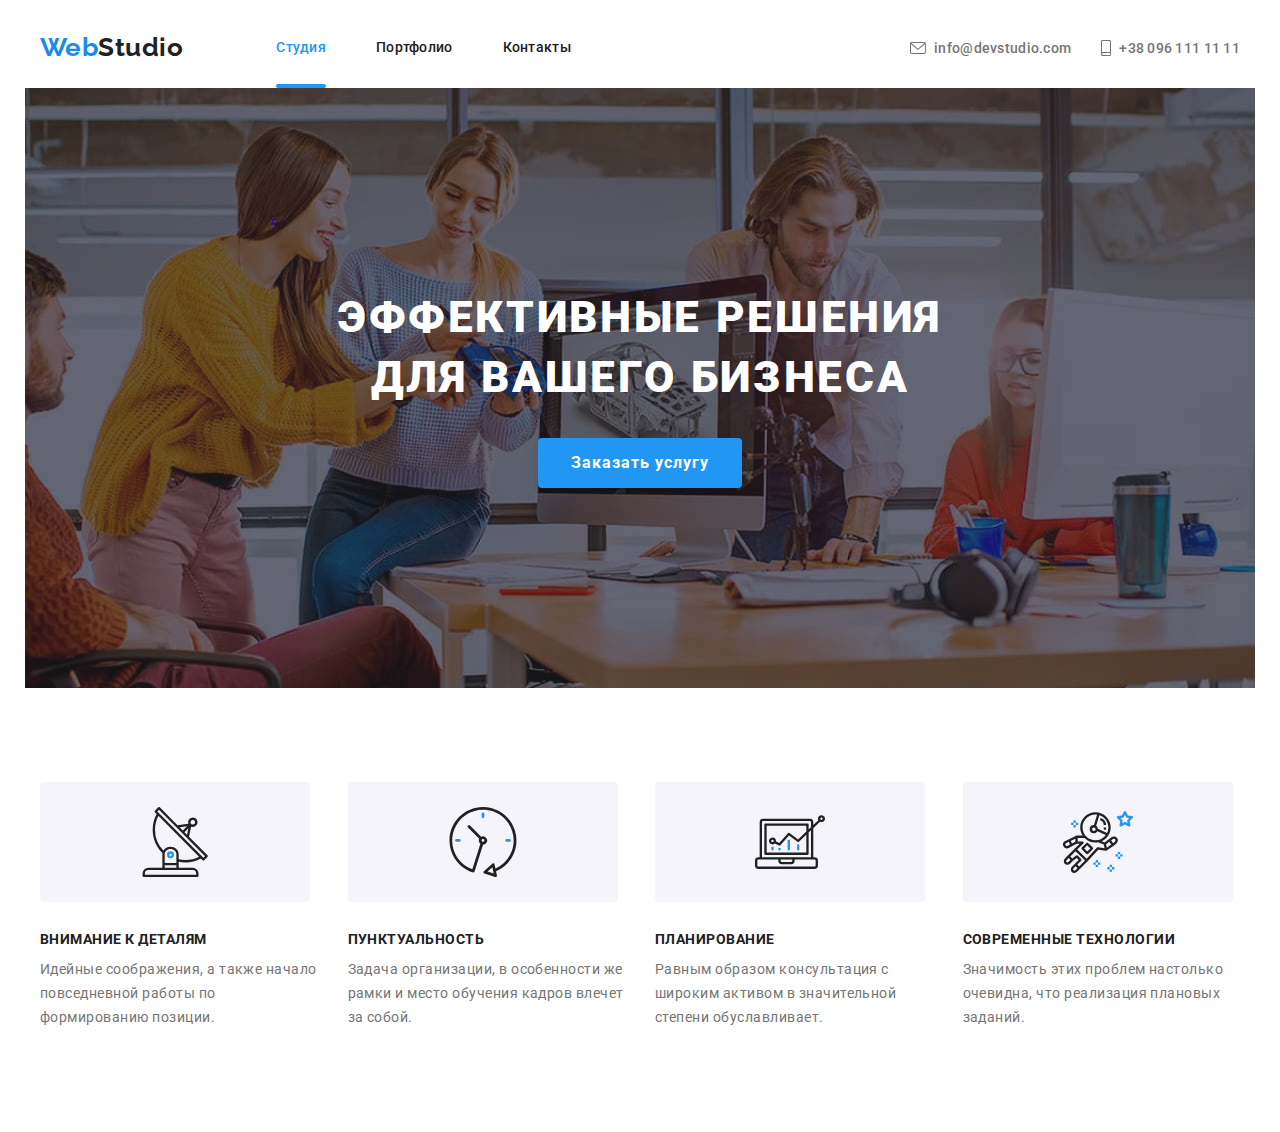
==== index.html @ 4e80fe0e "img" ====
<!DOCTYPE html>
<html lang="ru">

<head>
    <meta charset="UTF-8">
    <meta name="viewport" content="width=device-width, initial-scale=1.0">
    <title>Document</title>
    <link
        href="https://fonts.googleapis.com/css2?family=Raleway:wght@700&family=Roboto:wght@400;500;700;900&display=swap"
        rel="stylesheet">
    <link rel="stylesheet" href="https://cdnjs.cloudflare.com/ajax/libs/modern-normalize/1.1.0/modern-normalize.min.css"
        integrity="sha512-wpPYUAdjBVSE4KJnH1VR1HeZfpl1ub8YT/NKx4PuQ5NmX2tKuGu6U/JRp5y+Y8XG2tV+wKQpNHVUX03MfMFn9Q=="
        crossorigin="anonymous" referrerpolicy="no-referrer" />
    <!-- <link rel="stylesheet" href="./css/styles.css"> -->
    <link rel="stylesheet" href="./css/main.css">
</head>

<body>
    <!--Шапка сайта-->
    <header class="header">
        <div class="header-container container">
            <nav class="navigation">
                <a href="./index.html" lang="en" class="logo">
                    <span class="logoweb">Web</span>Studio
                </a>

                <ul class="site-nav list">
                    <li class="site-nav-item"><a href="" class="link current">Студия</a></li>
                    <li class="site-nav-item"><a href="./portfolio.html" class="link">Портфолио</a></li>
                    <li class="site-nav-item"><a href="" class="link">Контакты</a></li>
                </ul>
            </nav>
            <div class="">
                <ul class="auth-nav list">
                    <li class="auth-nav-item">
                        <a class="nav-contacts link" href="mailto:info@devstudio.com">
                            <svg class="icon-contact" width="16" height="12">
                                <use href="./image/symbol-defs.svg#icon-envelope"></use>
                            </svg>
                            <span>info@devstudio.com</span>
                        </a>
                    </li>
                    <li class="auth-nav-item">
                        <a class="nav-contacts link" href="tel:+380961111111">
                            <svg class="icon-contact" width="10" height="16">
                                <use href="./image/symbol-defs.svg#icon-smartphone"></use>
                            </svg>
                            <span>+38 096 111 11 11</span>
                        </a>
                    </li>
                </ul>
            </div>
            <button type="button" class="mobile-menu-btn" data-menu-open>
                <svg class="mobile-menu-btn__icon" width="40" height="40" aria-label="Переключатель мобильного меню">
                    <use href="./image/symbol-defs.svg#burger-menu-icon"></use>
                </svg>
            </button>
        </div>

        <div class="mobile-menu" data-menu>
            <div class="container mobile-menu__container">
                <button type="button" class="mobile-menu__close-btn" data-menu-close>
                    <svg class="mobile-menu__close-icon" width="40" height="40">
                        <use href="./image/symbol-defs.svg#icon-close-mob"></use>
                    </svg>
                </button>
                <div class="mobile-menu-nav">
                    <ul class="mobile-nav list">
                        <li class="mobile-nav__item"><a href="" class="link current">Студия</a></li>
                        <li class="mobile-nav__item"><a href="./portfolio.html" class="link">Портфолио</a></li>
                        <li class="mobile-nav__item"><a href="" class="link">Контакты</a></li>
                    </ul>
                    <ul class="mobile-contact list">
                        <li class="mobile-contact__item">
                            <a class="mob-contacts link" href="tel:+380961111111">
                                +38 096 111 11 11
                            </a>
                        </li>
                        <li class="mobile-contact__item">
                            <a class="link" href="mailto:info@devstudio.com">
                                info@devstudio.com
                            </a>
                        </li>
                    </ul>
                    <ul class="social-mobile__list list">
                        <li class="social-mobile__list-item">
                            <a href="" class="social-mobile__list-link link" aria-label="instagram">
                                Instagram
                            </a>
                        </li>
                        <li class="social-mobile__list-item">
                            <a href="" class="social-mobile__list-link link" aria-label="twitter">
                                Twitter
                            </a>
                        </li>
                        <li class="social-mobile__list-item">
                            <a href="" class="social-mobile__list-link link" aria-label="facebook">
                                Facebook
                            </a>
                        </li>
                        <li class="social-mobile__list-item">
                            <a href="" class="social-mobile__list-link link" aria-label="linkedin">
                                Linkedin
                            </a>
                        </li>
                    </ul>
                </div>
            </div>
        </div>
    </header>

    <!--Главная страница-->
    <main>
        <!--Эффективные решения-->
        <section class="hero container">
            <div class="hero-section">
                <h1 class="hero-title">Эффективные решения <br> для вашего бизнеса</h1>
                <button class="mainbt" type="button" data-modal-open>Заказать услугу</button>
            </div>
        </section>
        <!--Особенности-->
        <section class="section">
            <h2 class="visually-hidden">Привелегии</h2>
            <div class="privilege-sectinon container">
                <ul class="feature-list list">
                    <li class="feature-list-item">
                        <div class="feature-block">
                            <svg class="icon-feature" weight="70" height="70">
                                <use href="./image/symbol-defs.svg#icon-antenna"></use>
                            </svg>
                        </div>
                        <h3 class="title">Внимание к деталям</h3>
                        <p class="text">Идейные соображения, а также начало повседневной работы по формированию позиции.
                        </p>
                    </li>
                    <li class="feature-list-item">
                        <div class="feature-block">
                            <svg class="icon-feature" weight="70" height="70">
                                <use href="./image/symbol-defs.svg#icon-clock"></use>
                            </svg>
                        </div>
                        <h3 class="title">Пунктуальность</h3>
                        <p class="text">Задача организации, в особенности же рамки и место обучения кадров влечет за
                            собой.
                        </p>
                    </li>
                    <li class="feature-list-item">
                        <div class="feature-block">
                            <svg class="icon-feature" weight="70" height="70">
                                <use href="./image/symbol-defs.svg#icon-diagram"></use>
                            </svg>
                        </div>
                        <h3 class="title">Планирование</h3>
                        <p class="text">Равным образом консультация с широким активом в значительной степени
                            обуславливает.
                        </p>
                    </li>
                    <li class="feature-list-item">
                        <div class="feature-block">
                            <svg class="icon-feature" weight="70" height="70">
                                <use href="./image/symbol-defs.svg#icon-astronaut"></use>
                            </svg>
                        </div>
                        <h3 class="title">Современные технологии</h3>
                        <p class="text">Значимость этих проблем настолько очевидна, что реализация плановых заданий.</p>
                    </li>
                </ul>
            </div>
        </section>
        <!--Чем мы занимаемся-->
        <!-- <section class="classes-section">
            <div class="container">
                <h2 class="section-title title">Чем мы занимаемся</h2>
                <ul class="classes-list list">
                    <li class="classes-item">
                        <img src="./image/box1.svg" alt="Работа на планшете" width="370">
                        <div class="classes-text">
                            <p class="description">Десктопные приложения</p>
                        </div>
                    </li>
                    <li class="classes-item">
                        <img src="./image/box2.svg" alt="Работа с ноутбуком" width="370">
                        <div class="classes-text">
                            <p class="description">Мобильные приложения</p>
                        </div>
                    </li>
                    <li class="classes-item">
                        <img src="./image/box3.svg" alt="Цветовая гамма на планшете" width="370">
                        <div class="classes-text">
                            <p class="description">Дизайнерские решения</p>
                        </div>
                    </li>
                </ul>
            </div>
        </section> -->
        <!--Наша команда-->
        <!-- <section class="ourteam-section section">
            <div class="container">
                <h2 class="section-title title">Наша команда</h2>
                <ul class="team-list list">
                    <li class="team-item">
                        <img src="./image/img.jpg" alt="Игорь Демьяненко" width="270">
                        <div class="window-item">
                            <h3 class="title">Игорь Демьяненко</h3>
                            <p class="text">Product Designer</p>
                            <ul class="social-team-list list">
                                <li class="social-team-list-item">
                                    <a href="" class="social-team-link link" aria-label="instagram">
                                        <svg class="social-list-icon" widht="20" height="20">
                                            <use href="./image/symbol-defs.svg#icon-instagram"></use>
                                        </svg>
                                    </a>
                                </li>
                                <li class="social-team-list-item">
                                    <a href="" class="social-team-link link" aria-label="twitter">
                                        <svg class="social-list-icon" widht="20" height="20">
                                            <use href="./image/symbol-defs.svg#icon-twitter"></use>
                                        </svg>
                                    </a>
                                </li>
                                <li class="social-team-list-item">
                                    <a href="" class="social-team-link link" aria-label="facebook">
                                        <svg class="social-list-icon" widht="20" height="20">
                                            <use href="./image/symbol-defs.svg#icon-facebook"></use>
                                        </svg>
                                    </a>
                                </li>
                                <li class="social-team-list-item">
                                    <a href="" class="social-team-link link" aria-label="linkedin">
                                        <svg class="social-list-icon" widht="20" height="20">
                                            <use href="./image/symbol-defs.svg#icon-linkedin"></use>
                                        </svg>
                                    </a>
                                </li>
                            </ul>
                        </div>
                    </li>
                    <li class="team-item">
                        <img src="./image/img(1).jpg" alt="Ольга Репина" width="270">
                        <div class="window-item">
                            <h3 class="title">Ольга Репина</h3>
                            <p class="text">Frontend Developer</p>
                            <ul class="social-team-list list">
                                <li class="social-team-list-item">
                                    <a href="" class="social-team-link link" aria-label="instagram">
                                        <svg class="social-list-icon" widht="20" height="20">
                                            <use href="./image/symbol-defs.svg#icon-instagram"></use>
                                        </svg>
                                    </a>
                                </li>
                                <li class="social-team-list-item">
                                    <a href="" class="social-team-link link" aria-label="twitter">
                                        <svg class="social-list-icon" widht="20" height="20">
                                            <use href="./image/symbol-defs.svg#icon-twitter"></use>
                                        </svg>
                                    </a>
                                </li>
                                <li class="social-team-list-item">
                                    <a href="" class="social-team-link link" aria-label="facebook">
                                        <svg class="social-list-icon" widht="20" height="20">
                                            <use href="./image/symbol-defs.svg#icon-facebook"></use>
                                        </svg>
                                    </a>
                                </li>
                                <li class="social-team-list-item">
                                    <a href="" class="social-team-link link" aria-label="linkedin">
                                        <svg class="social-list-icon" widht="20" height="20">
                                            <use href="./image/symbol-defs.svg#icon-linkedin"></use>
                                        </svg>
                                    </a>
                                </li>
                            </ul>
                        </div>
                    </li>
                    <li class="team-item">
                        <img src="./image/img(2).jpg" alt="Николай Тарасов" width="270">
                        <div class="window-item">
                            <h3 class="title">Николай Тарасов</h3>
                            <p class="text">Marketing</p>
                            <ul class="social-team-list list">
                                <li class="social-team-list-item">
                                    <a href="" class="social-team-link link" aria-label="instagram">
                                        <svg class="social-list-icon" widht="20" height="20">
                                            <use href="./image/symbol-defs.svg#icon-instagram"></use>
                                        </svg>
                                    </a>
                                </li>
                                <li class="social-team-list-item">
                                    <a href="" class="social-team-link link" aria-label="twitter">
                                        <svg class="social-list-icon" widht="20" height="20">
                                            <use href="./image/symbol-defs.svg#icon-twitter"></use>
                                        </svg>
                                    </a>
                                </li>
                                <li class="social-team-list-item">
                                    <a href="" class="social-team-link link" aria-label="facebook">
                                        <svg class="social-list-icon" widht="20" height="20">
                                            <use href="./image/symbol-defs.svg#icon-facebook"></use>
                                        </svg>
                                    </a>
                                </li>
                                <li class="social-team-list-item">
                                    <a href="" class="social-team-link link" aria-label="linkedin">
                                        <svg class="social-list-icon" widht="20" height="20">
                                            <use href="./image/symbol-defs.svg#icon-linkedin"></use>
                                        </svg>
                                    </a>
                                </li>
                            </ul>
                        </div>
                    </li>
                    <li class="team-item">
                        <img src="./image/img(3).jpg" alt="Михаил Ермаков" width="270">
                        <div class="window-item">
                            <h3 class="title">Михаил Ермаков</h3>
                            <p class="text">UI Designerr</p>
                            <ul class="social-team-list list">
                                <li class="social-team-list-item">
                                    <a href="" class="social-team-link link" aria-label="instagram">
                                        <svg class="social-list-icon" widht="20" height="20">
                                            <use href="./image/symbol-defs.svg#icon-instagram"></use>
                                        </svg>
                                    </a>
                                </li>
                                <li class="social-team-list-item">
                                    <a href="" class="social-team-link link" aria-label="twitter">
                                        <svg class="social-list-icon" widht="20" height="20">
                                            <use href="./image/symbol-defs.svg#icon-twitter"></use>
                                        </svg>
                                    </a>
                                </li>
                                <li class="social-team-list-item">
                                    <a href="" class="social-team-link link" aria-label="facebook">
                                        <svg class="social-list-icon" widht="20" height="20">
                                            <use href="./image/symbol-defs.svg#icon-facebook"></use>
                                        </svg>
                                    </a>
                                </li>
                                <li class="social-team-list-item">
                                    <a href="" class="social-team-link link" aria-label="linkedin">
                                        <svg class="social-list-icon" widht="20" height="20">
                                            <use href="./image/symbol-defs.svg#icon-linkedin"></use>
                                        </svg>
                                    </a>
                                </li>
                            </ul>
                        </div>
                    </li>
                </ul>
            </div>
        </section> -->
        <!-- Клиенты -->
        <!-- <section class="clients section">
            <div class="container">
                <h2 class="section-title">Постоянные клиенты</h2>
                <ul class="clients-list list">
                    <li class="clients-list-item">
                        <a href="" class="clients-link link">
                            <svg class="icon-clients" width="106" height="60">
                                <use href="./image/symbol-defs.svg#icon-group"></use>
                            </svg>
                        </a>
                    </li>
                    <li class="clients-list-item">
                        <a href="" class="clients-link link">
                            <svg class="icon-clients" width="106" height="60">
                                <use href="./image/symbol-defs.svg#icon-group1"></use>
                            </svg>
                        </a>
                    </li>
                    <li class="clients-list-item">
                        <a href="" class="clients-link link">
                            <svg class="icon-clients" width="106" height="60">
                                <use href="./image/symbol-defs.svg#icon-group2"></use>
                            </svg>
                        </a>
                    </li>
                    <li class="clients-list-item">
                        <a href="" class="clients-link link">
                            <svg class="icon-clients" width="106" height="60">
                                <use href="./image/symbol-defs.svg#icon-group3"></use>
                            </svg>
                        </a>
                    </li>
                    <li class="clients-list-item">
                        <a href="" class="clients-link link">
                            <svg class="icon-clients" width="106" height="60">
                                <use href="./image/symbol-defs.svg#icon-group4"></use>
                            </svg>
                        </a>
                    </li>
                    <li class="clients-list-item">
                        <a href="" class="clients-link link">
                            <svg class="icon-clients" width="106" height="60">
                                <use href="./image/symbol-defs.svg#icon-group5"></use>
                            </svg>
                        </a>
                    </li>
                </ul>
            </div>
        </section> -->
    </main>

    <!--Подвал сайта-->
    <!-- <footer class="footer">
        <div class="footer-container container">
            <div class="contact-item">
                <a href="./index.html" lang="en" class="logo-footer">
                    <span class="logoweb">Web</span>Studio
                </a>
                <ul class="contacts list">
                    <li>
                        <a href="https://goo.gl/maps/ciaK2E81q5bPkBA17" target="_blank" rel="noopener noreferrer"
                            class="address">г. Киев, пр-т
                            Леси Украинки, 26</a>
                    </li>
                    <li><a href="mailto:info@example.com" class="contact">info@example.com</a></li>
                    <li><a href="tel:+380991111111" class="contact">+38 099 111 11 11</a></li>
                </ul>
            </div>
            <div class="social-block">
                <h2 class="social-title">присоединяйтесь</h2>
                <ul class="social-team-list list">
                    <li class="social-team-list-item">
                        <a href="" class="social-team-link link list-dark" aria-label="instagram">
                            <svg class="social-list-icon icon-dark" widht="20" height="20">
                                <use href="./image/symbol-defs.svg#icon-instagram"></use>
                            </svg>
                        </a>
                    </li>
                    <li class="social-team-list-item">
                        <a href="" class="social-team-link link list-dark" aria-label="twitter">
                            <svg class="social-list-icon icon-dark" widht="20" height="20">
                                <use href="./image/symbol-defs.svg#icon-twitter"></use>
                            </svg>
                        </a>
                    </li>
                    <li class="social-team-list-item">
                        <a href="" class="social-team-link link list-dark" aria-label="facebook">
                            <svg class="social-list-icon icon-dark" widht="20" height="20">
                                <use href="./image/symbol-defs.svg#icon-facebook"></use>
                            </svg>
                        </a>
                    </li>
                    <li class="social-team-list-item">
                        <a href="" class="social-team-link link list-dark" aria-label="linkedin">
                            <svg class="social-list-icon icon-dark" widht="20" height="20">
                                <use href="./image/symbol-defs.svg#icon-linkedin"></use>
                            </svg>
                        </a>
                    </li>
                </ul>
            </div>
            <div class="subscribe-block">
                <h2 class="subscribe-title">Подпишитесь на рассылку</h2>
                <form class="subscribe-form">
                    <input type="email" class="subscribe-form-input" name="use_email" required id="use_email"
                        placeholder="E-mail">
                    <button type="submit" class="mainbt subscribe-bt">
                        <span>Подписаться</span>
                        <svg class="subscribe-icon" widht="20" height="20">
                            <use href="./image/symbol-defs.svg#icon-telegram"></use>
                        </svg>
                    </button>
                </form>
            </div>
        </div>
    </footer> -->
    <!-- Модальное окно -->
    <div class="backdrop is-hidden" data-modal>
        <div class="modal">
            <button class="modal-close-btn" data-modal-close>
                <svg class="modal-close-icon" width="18" height="18">
                    <use href="./image/symbol-defs.svg#icon-close"></use>
                </svg>
            </button>
            <div class="form">
                <form class="contact-form">
                    <h2 class="title-form">Оставьте свои данные, мы вам перезвоним</h2>
                    <div class="form-field">
                        <label class="contact-form-label" for="use_name">Имя</label>
                        <input type="text" class="contact-form-input" name="use_name" required minlength="2"
                            patterna="[-zA-Zа-яА-Я]+\s[-zA-Zа-яА-Я]+$" id="use_name">
                        <span class="contact-icon">
                            <svg class="person-icon" width="18" height="18">
                                <use href="./image/symbol-defs.svg#icon-person"></use>
                            </svg>
                        </span>
                    </div>
                    <div class="form-field">
                        <label class="contact-form-label" for="use_email">Телефон</label>
                        <input type="tel" class="contact-form-input" name="use_phone" required
                            pattern="[0-9]{3}-[0-9]{3}-[0-9]{2}-[0-9]{2}" title="097-xxx-xx-xx" id="use_phone">
                        <span class="contact-icon">
                            <svg class="person-icon" width="18" height="18">
                                <use href="./image/symbol-defs.svg#icon-phone-bl"></use>
                            </svg>
                        </span>
                    </div>
                    <div class="form-field">
                        <label class="contact-form-label" for="use_phone">Почта</label>
                        <input type="email" class="contact-form-input" name="use_email" required id="use_email">
                        <span class="contact-icon">
                            <svg class="person-icon" width="18" height="18">
                                <use href="./image/symbol-defs.svg#icon-email-bl"></use>
                            </svg>
                        </span>
                    </div>
                    <div class="form-field">
                        <label class="contact-form-label" for="user_message">Коментарий</label>
                        <textarea class="contact-form-message" name="user_message" id="user_message"
                            placeholder="Введите текст"></textarea>
                    </div>
                    <div class="form-check">
                        <input type="checkbox" class="contact-form-checkbox visually-hidden" name="policy" id="policy"
                            required>
                        <label class="contact-form-label conditions" for="policy">Соглашаюсь с рассылкой и
                            принимаю&nbsp;
                            <a href="" class="form-conditions">Условия договора</a>
                        </label>
                    </div>
                    <div class="form-btn">
                        <button type="submit" class="mainbt">Отправить
                        </button>
                    </div>
                </form>
            </div>
        </div>

    </div>


    <script src="./js/modal.js"></script>
    <script src="./js/menu.js"></script>
</body>

</html>
---- css/styles.css ----
:root {
  --primary-text-color: #757575;
  --title-text-color: #212121;
  --accent-color: #2196f3;
  --main-title-color: #ffffff;
  --header-footer-color: #2f303a;
  --secondary-bg-color: #F5F4FA;
  --footer-text-color: color: rgba(255, 255, 255, 0.6);
  --secondary-bg-button-color: #188ce8;
}

body {
  background-color: white;
  color: var(--primary-text-color);

  font-family: Roboto, sans-serif;
  letter-spacing: 0.03em;
}

h1,
h2,
h3,
h4,
h5,
h6,
p {
  margin-top: 0;
  margin-bottom: 0;
}

ul,li,
ol {
  margin-top: 0;
  margin-bottom: 0;
  padding-left: 0;
}

img {
  display: block;
}

address {
  font-style: normal;
}

.visually-hidden {
  position: absolute;
  width: 1px;
  height: 1px;
  margin: -1px;
  border: 0;
  padding: 0;
  clip: rect(0 0 0 0);
  overflow: hidden;
}

.logo {
  color: var(--title-text-color);
  font-family: Raleway, sans-serif;
  font-weight: bold;
  font-size: 26px;
  line-height: 1.2;
  text-decoration: none;
}

.logoweb {
  color: var(--secondary-bg-button-color);
}

.list {
  list-style: none;
}

.link {
  text-decoration: none;
}

.container {
  width: 1200px;
  padding-left: 15px;
  padding-right: 15px;
  margin-left: auto;
  margin-right: auto;
}

.section {
  padding-top: 94px;
  padding-bottom: 94px;
}
/* Цвет основного текста #212121 */
/* Цвет вторичного текста #757575 */
/* Цвет белый #FFFFFF */
/* Цвет акцента #2196F3 */
/* Вторичный цвет фона #F5F4FA */
/* Цвет шапки и футера #2F303A */
/* Вторичный цвет фона кнопки #2196F3 */

/* Site now */
/* .header {
  padding-bottom: 24px;
  padding-top: 24px;
} */

.border-header {
  border-bottom: 1px solid #ECECEC;
}

.header-container {
  display: flex;
  align-items: center;
  justify-content: space-between;
}

.navigation {
  display: flex;
  align-items: center;
}

.site-nav {
  display: flex;
  align-items: center;
}

.logo {
  margin-right: 93px;
}

.site-nav-item:not(:last-child) {
  position: relative;
  margin-right: 50px;
}

.auth-nav {
  display: flex;
  align-items: center;
  /* margin-left: auto; */
}

.auth-nav-item:not(:last-child) {
  margin-right: 30px;
}

.nav-contacts {
  display: flex;
  align-items: center;
}

.icon-contact {
  margin-right: 10px;
  fill: currentColor;
}



/* .mail::before {
  content: "";
  width: 16px;
  height: 12px;
  margin-right: 10px;
  background-image: url(../image/line/envelope.svg);
  background-size: contain;
  background-repeat: no-repeat;
} */



/* .tel::before {
  content: "";
  width: 10px;
  height: 16px;
  margin-right: 10px;
  background-image: url(../image/line/smartphone.svg);
  background-size: contain;
  background-repeat: no-repeat;
} */

.site-nav .link {
  display: block;
  padding-top: 32px;
  padding-bottom: 32px;
  color: var(--title-text-color);
  font-weight: 500;
  font-size: 14px;
  line-height: 1.2;
  text-decoration: none;
  letter-spacing: 0.02em;
  transition: color 250ms cubic-bezier(0.4, 0, 0.2, 1);
}


/* .site-nav .link:hover::after {
  background-color: var(--accent-color);
} */

.site-nav .link:hover,
.site-nav .link:focus,
.auth-nav .link:hover,
.auth-nav .link:focus {
  color: var(--accent-color);
  fill: var(--accent-color);
}

.site-nav .link.current {
  color: var(--accent-color);
}

.site-nav-item .current::after {
  position: absolute;
  bottom: 0;
  display: block;
  content: "";
  width: 100%;
  height: 4px;
  border-radius: 2px;
  background-color: var(--accent-color);
}

.auth-nav .link {
  /* display: block; */
  padding-top: 32px;
  padding-bottom: 32px;
  color: var(--primary-text-color);
  font-weight: 500;
  font-size: 14px;
  line-height: 1.2;
  text-decoration: none;
  letter-spacing: 0.02em;
  transition: color 250ms cubic-bezier(0.4, 0, 0.2, 1);
  
}

/* .auth-nav .link:hover,
.auth-nav .link:focus {
  color: var(--accent-color);
} */

/* Hero */

.hero {
  max-width: 1600px;
  height: 600px;
  margin-left: auto;
  margin-right: auto;
  border: 1px solid #000000;
  box-shadow: 0px 4px 4px rgba(0, 0, 0, 0.25);
  background-image: linear-gradient(
    to right, 
    rgba(47, 48, 58, 0.4),
    rgba(47, 48, 58, 0.4)
    ), url(../image/icon/Img.jpg);
    background-repeat: no-repeat;
    background-position: center;
    background-size: cover;
}

.hero-title {
  padding-bottom: 30px;
  color: var(--main-title-color);
  font-weight: 900;
  font-size: 44px;
  line-height: 1.36;
  text-align: center;
  letter-spacing: 0.06em;
  text-transform: uppercase;
}
.hero-section {
  padding: 200px 0;
  text-align: center;
  /* display: flex;
  flex-direction: column;
  align-items: center; */
}

/* Section */

.section-title {
  color: var(--title-text-color);
  font-weight: 700;
  font-size: 36px;
  line-height: 1.2;
  text-align: center;
}

/* Features */

.feature-block {
  display: flex;
  align-items: center;
  max-width: 270px;
  height: 120px;
  margin-bottom: 30px;
  background: var(--secondary-bg-color);
  border-radius: 4px;
}

.feature-list {
  display: flex;
  justify-content: space-between;
  flex-wrap: wrap;
  margin-left: -30px;
  margin-top: -30px;
}

.feature-list-item {
  /* display: flex;
  flex-wrap: wrap;
  align-items: center; */
  width: 270px;
  /* padding-right: 30px; */
  flex-basis: calc((100% - 120px) / 4);
  margin-left: 30px;
  margin-top: 30px;
}

.feature-list .title {
  color: var(--title-text-color);
  font-weight: 700;
  font-size: 14px;
  line-height: 1.14;
  text-transform: uppercase;
}

.feature-list .text {
  display: flex;
  min-width: 270px;
  padding-top: 10px;
  font-weight: 400;
  font-size: 14px;
  line-height: 1.7;
}
/* Чем мы занимаемся */
.classes-section {
  padding-bottom: 94px;
}

.classes-section .title {
  margin-bottom: 50px;
}

.classes-list {
  display: flex;
  flex-wrap: wrap;
  margin-left: -30px;
  margin-top: -30px;
}

.classes-item {
  position: relative;
  flex-basis: calc((100% - 90px) / 3);
  margin-left: 30px;
  margin-top: 30px;
}

.classes-text{
  position: absolute;
  width: 100%;
  height: 70px;
  bottom: 0;
  left: 0;
  background: rgba(47, 48, 58, 0.8);
}

.classes-text .description {
  padding: 27px;
  font-weight: 700;
  font-size: 14px;
  line-height: 1.17;
  text-align: center;
  text-transform: uppercase;

  color: var(--main-title-color);
}

/* Team */

.ourteam-section {
  /* padding-top: 94px;
  padding-bottom: 94px; */
  background-color: var(--secondary-bg-color);
}

.section-title {
  margin-bottom: 50px;
}

.team-list {
  display: flex;
  flex-wrap: wrap;
  margin-left: -30px;
  margin-top: -30px;
}

.team-item {
  margin-left: 30px;
  margin-top: 30px;
  flex-basis: calc((100% - 120px) / 4);
  border-radius: 0px 0px 4px 4px;
  box-shadow: 0px 1px 3px rgba(0, 0, 0, 0.12), 0px 1px 1px rgba(0, 0, 0, 0.14), 0px 2px 1px rgba(0, 0, 0, 0.2);
  /* box-sizing: border-box;
  border-radius: 0px 4px ; */
}

.window-item {
  padding: 30px 32px;
  /* text-align: center; */
  /* border: 1px solid transparent; */
  border-radius: 0px 0px 4px 4px;
  background-color: var(--main-title-color);
}

.team-item .title {
  padding-bottom: 10px;
  color: var(--title-text-color);
  font-weight: 500;
  text-align: center;
  font-size: 16px;
  line-height: 1.36;
}

.team-item .text {
  padding-bottom: 30px;
  font-weight: 400;
  font-size: 16px;
  line-height: 1.2;
  text-align: center;
}

.social-team-list {
  display: flex;
  justify-content: space-between;
}

.social-team-link {
  display: flex;
  align-items: center;
  justify-content: center;
  width: 44px;
  height: 44px;
  border-radius: 50%;
}

.social-team-link:hover,
.social-team-link:focus {
  background-color: var(--accent-color);
}

.social-team-link:hover .social-list-icon,
.social-team-link:focus .social-list-icon {
  fill: var(--main-title-color);
}

.social-list-icon {
  fill: #AFB1B8;
}

/* =============Клиенты========== */

.clients-list {
  display: flex;
  flex-wrap: wrap;
  margin-right: -30px;
  margin-top: -30px;
}

.clients-list-item {
  margin-right: 30px;
  margin-top: 30px;
  flex-basis: calc((100% - 180px) / 6);
}

.clients-link {
  display: flex;
  justify-content: center;
  align-items: center;
  height: 92px;
  border: 1px solid #afb1b8;
  border-radius: 4px;
  /* filter: drop-shadow(0px 4px 4px rgba(0, 0, 0, 0.25)); */
}

.clients-link:hover,
.clients-link:focus {
  border: 1px solid var(--accent-color);
}

.clients-link:hover .icon-clients,
.clients-link:focus .icon-clients {
  fill: var(--accent-color);
  filter: drop-shadow(0px 4px 4px rgba(0, 0, 0, 0.25));
}

.icon-clients {
  fill:#AFB1B8;
}


/* Button */

.mainbt {
  display: inline-block;
  min-width: 200px;
  padding: 10px 32px;
  cursor: pointer;
  border-radius: 4px;
  border: 1px solid transparent;
  font-family: inherit;
  font-weight: 700;
  font-size: 16px;
  line-height: 1.8;
  letter-spacing: 0.06em;
  background-color: var(--accent-color);
  color: var(--main-title-color);
  box-shadow: 0px 4px 4px rgba(0, 0, 0, 0.15);

  transition: background-color 250ms cubic-bezier(0.4, 0, 0.2, 1);
}


.mainbt:hover, .mainbt:focus {
  background-color: var(--secondary-bg-button-color);
} 


/* Footer */
.footer {
  background-color: var(--header-footer-color);
}

.footer-container {
  padding-top: 60px;
  padding-bottom: 60px;
}

.contacts {
  margin-top: 20px;
}
.contacts .address {
  display: flex;
  padding-bottom: 9px;
  color: var(--main-title-color);
  font-size: 14px;
  line-height: 1.7;
  text-decoration: none;
}

.contacts .contact {
  display: flex;
  padding-bottom: 9px;
  color: var(--footer-text-color);
  font-size: 14px;
  line-height: 1.7;
  text-decoration: none;
}


/*========== Porfolio ============*/

.navigation-portfolio {
  border-bottom: 1px solid #ECECEC;
}

.filter-list {
  display: flex;
  align-items: center;
  justify-content: center;
  margin-top: 94px;
  margin-bottom: 50px;
}

.filter-list .item:not(:last-child) {
  margin-right: 8px;
}

.filter-item {
  padding: 6px 22px;
  border: 1px solid transparent;
  border-radius: 4px;
}

.window-item-portfolio {
  padding: 20px 24px;
  border: 1px solid #EEEEEE;
}

.window-item-portfolio .title {
  margin-bottom: 4px;
}

.filter-list .buttons {
  background-color: var(--secondary-bg-color);
  color: var(--title-text-color);
  font-weight: 500;
  font-size: 16px;
  line-height: 1.6;
  letter-spacing: 0.03em;

  transition: color 250ms cubic-bezier(0.4, 0, 0.2, 1),
  backgound-color 250ms cubic-bezier(0.4, 0, 0.2, 1),
  box-shadow 250ms cubic-bezier(0.4, 0, 0.2, 1);
}
.filter-list .buttons:hover,
.filter-list .buttons:focus {
  background-color: var(--accent-color);
  color: var(--main-title-color);
  box-shadow: 0px 3px 1px rgba(0, 0, 0, 0.1), 0px 1px 2px rgba(0, 0, 0, 0.08), 0px 2px 2px rgba(0, 0, 0, 0.12);
}
.works-list .title {
  color: var(--title-text-color);
  font-weight: 700;
  font-size: 18px;
  line-height: 2;
  letter-spacing: 0.06em;
}

.works-list .text {
  font-weight: 400;
  font-size: 16px;
  line-height: 1.9;
  color: var(--primary-text-color);
}

/* ======= Примеры робот Porfolio ======== */

.works-list {
  display: flex;
  flex-wrap: wrap;
  margin-left: -30px;
  margin-top: -30px;
  margin-bottom: 94px;
}

.work-items {
  flex-basis: calc((100% - 90px) / 3);
  margin-left: 30px;
  margin-top: 30px;
  box-sizing: border-box;
  transition: box-shadow 250ms cubic-bezier(0.4, 0, 0.2, 1);
  /* box-sizing: border-box;
  border-radius: 0px 4px ; */
}

.work-items:hover,
.work-items:focus {
  box-shadow: 0px 1px 1px rgba(0, 0, 0, 0.12), 0px 4px 4px rgba(0, 0, 0, 0.06), 1px 4px 6px rgba(0, 0, 0, 0.16);
}

.work-items-wrapper:hover .modal-text,
.work-items-wrapper:focus .modal-text {
  transform: translateY(0%);
}

.window-item-overlay {
  position: relative;
  overflow: hidden;
}

.modal-text {
  position: absolute;
  left: 0;
  top: 0;

  padding: 62px 24px;
  width: 100%;
  height: 100%;

  font-weight: 400;
  font-size: 18px;
  line-height: 1.56;
  letter-spacing: 0.03em;
  background-color: rgba(33, 150, 243, 0.9);
  color: var(--main-title-color);
  overflow: auto;
  transform: translateY(100%);
  transition: transform 250ms linear;
}


/* ======= Footer ======== */

.footer-container {
  display: flex;
}

.social-block {
  width: 206px;
  margin-left: 70px;
}

.social-title {
  margin-top: 10px;
  margin-bottom: 20px;
  font-weight: 700;
  font-size: 14px;
  line-height: 1.14;
  letter-spacing: 0.03em;
  text-transform: uppercase;
  color: var(--main-title-color);
}

.list-dark {
  background-color: rgba(255, 255, 255, 0.1);
}

.social-team-link:hover,
.social-team-link:focus {
  background-color: var(--accent-color);
}

.social-team-link:hover .icon-dark,
.social-team-link:focus .icon-dark {
  fill: var(--main-title-color);
}

.icon-dark{
  fill: var(--main-title-color);
}

.logo-footer {
  color: var(--main-title-color);
  font-family: Raleway, sans-serif;
  font-weight: bold;
  font-size: 26px;
  line-height: 1.2;
  text-decoration: none;
}

.subscribe-block {
  margin-left: 93px;
}

.subscribe-title {
  margin-top: 10px;
  margin-bottom: 20px;
  font-weight: 700;
  font-size: 14px;
  line-height: 1.14;
  letter-spacing: 0.03em;
  text-transform: uppercase;

  color: #FFFFFF;
}

.subscribe-form-input {
  padding: 15px;
  width: 350px;
  height: 50px;

  border: 1px solid rgba(255, 255, 255, 0.3);
  border-radius: 4px;
  background-color: transparent;
  color: var(--main-title-color);
}

.subscribe-form-input:focus {
  outline: none;
}

.subscribe-block input::placeholder {
  font-weight: 400;
  font-size: 16px;
  line-height: 1.25;
  letter-spacing: 0.03em;

  color: rgba(255, 255, 255, 0.6);
}

.subscribe-form{
  display: flex;
}

.subscribe-form .mainbt {
  padding: 10px 28px;
  margin-left: 12px;
  display: flex;
  align-items: center;
  width: 200px;
}

.subscribe-icon{
  margin-left: 7px;
  fill: var(--main-title-color);
}

/* ====== Модальное окно======== */

.backdrop {
  position: fixed;
  top: 0;
  left: 0;
  width: 100%;
  height: 100%;
  background-color: rgba(0, 0, 0, 0.2);
  transition: opacity 250ms cubic-bezier(0.4, 0, 0.2, 1), visibility 250ms cubic-bezier(0.4, 0, 0.2, 1);
}

.backdrop.is-hidden {
  opacity: 0;
  visibility: hidden;
  pointer-events: none;
}

.modal {
  position: absolute;
  top: 50%;
  left: 50%;
  transform: translate(-50%, -50%);
  width: 528px;
  height: 580px;
  background-color: rgba(255, 255, 255);
}

.modal-close-btn {
  position: absolute;
  top: 8px;
  right: 8px;
  display: flex;
  justify-content: center;
  align-items: center;
  width: 30px;
  height: 30px;
  border-radius: 50%;
  border: 1px solid rgba(0, 0, 0, 0.1);
  background-color: transparent;
  padding: 0;
  cursor: pointer;
}

/* ======Форма========= */

.form {
  padding: 40px;
}


.title-form {
  font-weight: 700;
  font-size: 20px;
  line-height: 1.15;
  text-align: center;
  letter-spacing: 0.03em;
  margin-bottom: 12px;
  color: var(--title-text-color);
}

.contact-form-label {
  display: flex;
  align-items: center;
  font-weight: 400;
  font-size: 12px;
  line-height: 1.16;
  letter-spacing: 0.01em;
  margin-bottom: 4px;
  cursor: pointer;
  
  color: var(--primary-text-color);
}

.conditions::before {
  display: inline-block;
  content: '';
  width: 16px;
  height: 15px;
  border: 2px solid #212121;
  cursor: pointer;
  border-radius: 20%;
  margin-right: 7px;
  
}

.contact-form-checkbox:hover + .conditions::before,
.contact-form-checkbox:focus + .conditions::before {
  outline: 1px solid #2196f3;
  border-radius: 20%;
}

.contact-form-checkbox:checked + .conditions::before {
  background-image: url(../image/check.svg);
  background-color: var(--accent-color);
  background-size: contain;
  background-origin: border-box;
  border-color: var(--accent-color);
}

.contact-form-message{
  width: 100%;
  height: 120px;
  resize: none;
  padding: 12px 16px;

  border: 1px solid rgba(33, 33, 33, 0.2);
  border-radius: 4px;
  transition: border-color 250ms cubic-bezier(0.4, 0, 0.2, 1);
}

.contact-form-input {
  padding: 12px 42px;
  width: 100%;
  height: 40px;

  border: 1px solid rgba(33, 33, 33, 0.2);
  border-radius: 4px;
  transition: border-color 250ms cubic-bezier(0.4, 0, 0.2, 1);
}

.contact-form-input:hover,
.contact-form-input:focus {
  outline: none;
  border-color: var(--accent-color);
}

.form-field {
  position: relative;
  display: flex;
  flex-direction: column;
  margin-bottom: 10px;
}

.form-field textarea::placeholder {
  font-weight: 400;
  font-size: 14px;
  line-height: 1.14;
  letter-spacing: 0.01em;

  color: rgba(117, 117, 117, 0.5);
}

.form-check {
  display: flex;
  justify-content: center;
  margin-top: 20px;
  text-align: center;
  
}

.form-check label {
  font-size: 14px;
  line-height: 1.7;
  margin-left: 7px;

  letter-spacing: 0.03em;
}

.form-btn {
  margin-top: 30px;
  text-align: center;
}

.contact-icon {
  position: absolute;
  top: 50%;
  left: 12px;

  display: inline-block;
  padding-right: 12px;
  fill: var(--title-text-color);
  transition: fill 250ms cubic-bezier(0.4, 0, 0.2, 1);
}

.form-conditions {
  color: var(--accent-color);
}

.contact-form-input:hover + .contact-icon,
.contact-form-input:focus + .contact-icon {
  fill: var(--accent-color);
}

.contact-form-message:hover,
.contact-form-message:focus {
  outline: none;
  border-color: var(--accent-color);
}
---- css/main.css ----
:root {
  --primary-text-color: #757575;
  --title-text-color: #212121;
  --accent-color: #2196f3;
  --main-title-color: #ffffff;
  --header-footer-color: #2f303a;
  --secondary-bg-color: #F5F4FA;
  --footer-text-color: color: rgba(255, 255, 255, 0.6);
  --secondary-bg-button-color: #188ce8;
}

.visually-hidden {
  position: absolute;
  width: 1px;
  height: 1px;
  margin: -1px;
  border: 0;
  padding: 0;
  clip: rect(0 0 0 0);
  overflow: hidden;
}

.modal-close-btn, .social-team-link, .site-nav, .feature-block, .clients-link, .filter-list {
  display: flex;
  justify-content: center;
  align-items: center;
}

body {
  background-color: white;
  color: var(--primary-text-color);
  font-family: Roboto, sans-serif;
  letter-spacing: 0.03em;
}

h1,
h2,
h3,
h4,
h5,
h6,
p {
  margin-top: 0;
  margin-bottom: 0;
}

ul,
li,
ol {
  margin-top: 0;
  margin-bottom: 0;
  padding-left: 0;
}

img {
  display: block;
  max-width: 100%;
  height: auto;
}

address {
  font-style: normal;
}

.list {
  list-style: none;
}

.link {
  text-decoration: none;
}

@media screen and (min-width: 480px) {
  .section {
    padding-top: 60px;
    padding-bottom: 60px;
  }
}

@media screen and (min-width: 768px) {
  .section {
    padding-top: 60px;
    padding-bottom: 60px;
  }
}

@media screen and (min-width: 1200px) {
  .section {
    padding-top: 94px;
    padding-bottom: 94px;
  }
}

.container {
  padding-left: 15px;
  padding-right: 15px;
}

@media screen and (min-width: 480px) {
  .container {
    width: 448px;
    margin-left: auto;
    margin-right: auto;
  }
}

@media screen and (min-width: 768px) {
  .container {
    width: 768px;
  }
}

@media screen and (min-width: 1200px) {
  .container {
    width: 1200px;
  }
}

.logo {
  color: var(--title-text-color);
  font-family: Raleway, sans-serif;
  font-weight: bold;
  font-size: 26px;
  line-height: 1.2;
  text-decoration: none;
}

.logoweb {
  color: var(--secondary-bg-button-color);
}

.mainbt {
  display: inline-block;
  min-width: 200px;
  padding: 10px 32px;
  cursor: pointer;
  border-radius: 4px;
  border: 1px solid transparent;
  font-family: inherit;
  font-weight: 700;
  font-size: 16px;
  line-height: 1.8;
  letter-spacing: 0.06em;
  background-color: var(--accent-color);
  color: var(--main-title-color);
  box-shadow: 0px 4px 4px rgba(0, 0, 0, 0.15);
  transition: background-color 250ms cubic-bezier(0.4, 0, 0.2, 1);
}

.mainbt:hover, .mainbt:focus {
  background-color: var(--secondary-bg-button-color);
}

.section-title {
  color: var(--title-text-color);
  font-weight: 700;
  font-size: 36px;
  line-height: 1.2;
  text-align: center;
}

.backdrop {
  position: fixed;
  top: 0;
  left: 0;
  width: 100%;
  height: 100%;
  background-color: rgba(0, 0, 0, 0.2);
  transition: opacity 250ms cubic-bezier(0.4, 0, 0.2, 1), visibility 250ms cubic-bezier(0.4, 0, 0.2, 1);
}

.backdrop.is-hidden {
  opacity: 0;
  visibility: hidden;
  pointer-events: none;
}

.modal {
  position: absolute;
  top: 50%;
  left: 50%;
  transform: translate(-50%, -50%);
  width: 528px;
  height: 580px;
  background-color: white;
}

.modal-close-btn {
  position: absolute;
  top: 8px;
  right: 8px;
  width: 30px;
  height: 30px;
  border-radius: 50%;
  border: 1px solid rgba(0, 0, 0, 0.1);
  background-color: transparent;
  padding: 0;
  cursor: pointer;
}

.form {
  padding: 40px;
}

.title-form {
  font-weight: 700;
  font-size: 20px;
  line-height: 1.15;
  text-align: center;
  letter-spacing: 0.03em;
  margin-bottom: 12px;
  color: var(--title-text-color);
}

.contact-form-label {
  display: flex;
  align-items: center;
  font-weight: 400;
  font-size: 12px;
  line-height: 1.16;
  letter-spacing: 0.01em;
  margin-bottom: 4px;
  cursor: pointer;
  color: var(--primary-text-color);
}

.conditions::before {
  display: inline-block;
  content: "";
  width: 16px;
  height: 15px;
  border: 2px solid var(--title-text-color);
  cursor: pointer;
  border-radius: 20%;
  margin-right: 7px;
}

.contact-form-checkbox:hover + .conditions::before,
.contact-form-checkbox:focus + .conditions::before {
  outline: 1px solid var(--accent-color);
  border-radius: 20%;
}

.contact-form-checkbox:checked + .conditions::before {
  background-image: url(../image/check.svg);
  background-color: var(--accent-color);
  background-size: contain;
  background-origin: border-box;
  border-color: var(--accent-color);
}

.contact-form-message {
  width: 100%;
  height: 120px;
  resize: none;
  padding: 12px 16px;
  border: 1px solid rgba(33, 33, 33, 0.2);
  border-radius: 4px;
  transition: border-color 250ms cubic-bezier(0.4, 0, 0.2, 1);
}

.contact-form-message:hover, .contact-form-message:focus {
  outline: none;
  border-color: var(--accent-color);
}

.contact-form-input {
  padding: 12px 42px;
  width: 100%;
  height: 40px;
  border: 1px solid rgba(33, 33, 33, 0.2);
  border-radius: 4px;
  transition: border-color 250ms cubic-bezier(0.4, 0, 0.2, 1);
}

.contact-form-input:hover, .contact-form-input:focus {
  outline: none;
  border-color: var(--accent-color);
}

.form-field {
  position: relative;
  display: flex;
  flex-direction: column;
  margin-bottom: 10px;
}

.form-field textarea::placeholder {
  font-weight: 400;
  font-size: 14px;
  line-height: 1.14;
  letter-spacing: 0.01em;
  color: rgba(117, 117, 117, 0.5);
}

.form-check {
  display: flex;
  justify-content: center;
  margin-top: 20px;
  text-align: center;
}

.form-check label {
  font-size: 14px;
  line-height: 1.7;
  margin-left: 7px;
  letter-spacing: 0.03em;
}

.form-btn {
  margin-top: 30px;
  text-align: center;
}

.contact-icon {
  position: absolute;
  top: 50%;
  left: 12px;
  display: inline-block;
  padding-right: 12px;
  fill: var(--title-text-color);
  transition: fill 250ms cubic-bezier(0.4, 0, 0.2, 1);
}

.contact-form-input:hover + .contact-icon,
.contact-form-input:focus + .contact-icon {
  fill: var(--accent-color);
}

.form-conditions {
  color: var(--accent-color);
}

.social-team-list {
  display: flex;
  justify-content: space-between;
}

.social-team-link {
  width: 44px;
  height: 44px;
  border-radius: 50%;
}

.social-team-link:hover, .social-team-link:focus {
  background-color: var(--accent-color);
}

@media screen and (max-width: 767px) {
  .mobile-menu-btn {
    background-color: transparent;
    border: none;
    padding: 0;
    line-height: 0;
  }
  .mobile-menu {
    position: absolute;
    top: 0;
    right: 0;
    width: 100%;
    height: 100vh;
    overflow: auto;
    background-color: var(--main-title-color);
    opacity: 0;
    visibility: hidden;
    pointer-events: none;
    transition: opacity 250ms cubic-bezier(0.4, 0, 0.2, 1), visibility 250ms cubic-bezier(0.4, 0, 0.2, 1);
  }
  .mobile-menu.is-open {
    opacity: 1;
    visibility: visible;
    pointer-events: auto;
  }
  .mobile-menu__close-btn {
    position: absolute;
    top: 16px;
    right: 15px;
    background-color: transparent;
    border: none;
    padding: 0;
    line-height: 0;
  }
  .mobile-menu__container {
    position: relative;
    padding: 16px 0px;
  }
  .mobile-menu-nav {
    padding: 48px 40px;
  }
  .mobile-nav .link {
    display: block;
    color: var(--title-text-color);
    font-weight: 500;
    font-size: 40px;
    line-height: 1.18;
    text-decoration: none;
    letter-spacing: 0.02em;
    transition: color 250ms cubic-bezier(0.4, 0, 0.2, 1);
  }
  .mobile-nav .link:hover, .mobile-nav .link:focus {
    color: var(--accent-color);
    fill: var(--accent-color);
  }
  .mobile-nav .link.current {
    color: var(--accent-color);
  }
  .mobile-nav {
    margin-bottom: 280px;
  }
  .mobile-nav__item:not(:last-child) {
    margin-bottom: 32px;
  }
  .mobile-contact {
    margin-bottom: 64px;
  }
  .mobile-contact__item:not(:last-child) {
    margin-bottom: 32px;
  }
  .mobile-contact .link {
    color: var(--primary-text-color);
    font-weight: 500;
    font-size: 24px;
    line-height: 1.17;
    text-decoration: none;
    letter-spacing: 0.02em;
    transition: color 250ms cubic-bezier(0.4, 0, 0.2, 1);
  }
  .mobile-contact .link:hover, .mobile-contact .link:focus {
    color: var(--accent-color);
    fill: var(--accent-color);
  }
  .mobile-contact .mob-contacts {
    color: var(--accent-color);
    font-weight: 500;
    font-size: 34px;
    line-height: 1.18;
  }
  .social-mobile__list {
    display: flex;
  }
  .social-mobile__list-item:not(:last-child) {
    margin-right: 20px;
  }
  .social-mobile__list-link {
    font-weight: 500;
    font-size: 18px;
    line-height: 1.22;
    letter-spacing: 0.02em;
    color: var(--accent-color);
  }
}

.header-container {
  display: flex;
  align-items: center;
  justify-content: space-between;
}

.logo {
  margin-right: 93px;
}

.navigation {
  display: flex;
  align-items: center;
}

.site-nav-item:not(:last-child) {
  margin-right: 50px;
}

.auth-nav {
  display: flex;
  align-items: center;
  /* margin-left: auto; */
}

.site-nav .link {
  position: relative;
  display: block;
  padding-top: 32px;
  padding-bottom: 32px;
  color: var(--title-text-color);
  font-weight: 500;
  font-size: 14px;
  line-height: 1.14;
  letter-spacing: 0.02em;
  transition: color 250ms cubic-bezier(0.4, 0, 0.2, 1);
}

.site-nav .link:hover, .site-nav .link:focus {
  color: var(--accent-color);
  fill: var(--accent-color);
}

.site-nav .link.current {
  color: var(--accent-color);
}

.site-nav-item .current::after {
  content: "";
  position: absolute;
  bottom: 0;
  left: 0;
  width: 100%;
  height: 4px;
  border-radius: 2px;
  background-color: var(--accent-color);
}

.icon-contact {
  margin-right: 8px;
  fill: currentColor;
}

.auth-nav .link {
  /* display: block; */
  color: var(--primary-text-color);
  font-weight: 500;
  font-size: 14px;
  line-height: 1.2;
  text-decoration: none;
  letter-spacing: 0.02em;
  transition: color 250ms cubic-bezier(0.4, 0, 0.2, 1);
}

.auth-nav .link:hover, .auth-nav .link:focus {
  color: var(--accent-color);
  fill: var(--accent-color);
}

.border-header {
  border-bottom: 1px solid #ececec;
}

.auth-nav-item:not(:last-child) {
  margin-right: 30px;
}

.nav-contacts {
  display: flex;
  align-items: center;
}

@media screen and (max-width: 1199px) {
  .logo {
    margin-right: 86px;
    font-weight: 700;
    font-size: 24px;
    line-height: 1.17;
    letter-spacing: 0.03em;
  }
  .auth-nav {
    display: block;
  }
  .auth-nav-item {
    align-items: center;
    margin-bottom: 10px;
  }
  .site-nav {
    margin-right: 86px;
  }
  .auth-nav .link {
    font-weight: 500;
    font-size: 12px;
    line-height: 1.17;
  }
}

@media screen and (max-width: 767px) {
  .header {
    position: relative;
    padding: 16px 0px;
  }
  .site-nav {
    display: none;
  }
  .auth-nav {
    display: none;
  }
}

@media screen and (min-width: 768px) {
  .mobile-menu-btn {
    display: none;
  }
  .mobile-menu {
    display: none;
  }
}

.hero {
  max-width: 480px;
  height: 400px;
  margin-left: auto;
  margin-right: auto;
  background-image: linear-gradient(to right, rgba(47, 48, 58, 0.4), rgba(47, 48, 58, 0.4)), url(/image/icon/header-mobile.img.jpg);
  background-repeat: no-repeat;
  background-position: center;
  background-size: cover;
}

@media (min-device-pixel-ratio: 2), (min-resolution: 192dpi), (min-resolution: 2dppx) {
  .hero {
    background-image: linear-gradient(to right, rgba(47, 48, 58, 0.4), rgba(47, 48, 58, 0.4)), url(/image/icon/header-mobile.img@2x.jpg);
  }
}

.hero-section {
  padding: 118px 0;
  text-align: center;
}

.hero-title {
  padding-bottom: 30px;
  color: var(--main-title-color);
  font-weight: 900;
  font-size: 26px;
  line-height: 1.62;
  text-align: center;
  letter-spacing: 0.06em;
  text-transform: uppercase;
}

@media screen and (min-width: 481px) {
  .hero {
    max-width: 768px;
    background-image: linear-gradient(to right, rgba(47, 48, 58, 0.4), rgba(47, 48, 58, 0.4)), url(/image/icon/header-tablet.img.jpg);
  }
}

@media screen and (min-width: 481px) and (min-device-pixel-ratio: 2), screen and (min-width: 481px) and (min-resolution: 192dpi), screen and (min-width: 481px) and (min-resolution: 2dppx) {
  .hero {
    background-image: linear-gradient(to right, rgba(47, 48, 58, 0.4), rgba(47, 48, 58, 0.4)), url(/image/icon/header-tablet.img@2x.jpg);
  }
}

@media screen and (min-width: 769px) {
  .hero {
    max-width: 1600px;
    height: 600px;
    background-image: linear-gradient(to right, rgba(47, 48, 58, 0.4), rgba(47, 48, 58, 0.4)), url(/image/icon/header-desktop.img.jpg);
  }
}

@media screen and (min-width: 769px) and (min-device-pixel-ratio: 2), screen and (min-width: 769px) and (min-resolution: 192dpi), screen and (min-width: 769px) and (min-resolution: 2dppx) {
  .hero {
    background-image: linear-gradient(to right, rgba(47, 48, 58, 0.4), rgba(47, 48, 58, 0.4)), url(/image/icon/header-desktop.img@2x.jpg);
  }
}

@media screen and (min-width: 769px) {
  .hero-section {
    padding: 200px 0;
  }
  .hero-title {
    font-weight: 900;
    font-size: 44px;
    line-height: 1.36;
  }
}

.feature-list-item {
  width: 100%;
  margin-bottom: 30px;
}

.feature-block {
  width: 100%;
  height: 120px;
  background-color: var(--secondary-bg-color);
  border-radius: 4px;
  margin-bottom: 30px;
}

.feature-list .title {
  color: var(--title-text-color);
  font-weight: 700;
  font-size: 14px;
  line-height: 1.14;
  text-transform: uppercase;
  margin-bottom: 10px;
}

.feature-list .text {
  font-weight: 400;
  font-size: 14px;
  line-height: 1.71;
}

@media screen and (max-width: 768px) {
  .privilege-sectinon {
    padding: 0px;
  }
  .feature-list .title {
    text-align: center;
  }
}

@media screen and (min-width: 768px) {
  .feature-list {
    display: flex;
    flex-wrap: wrap;
    margin-left: -30px;
    margin-bottom: -30px;
  }
  .feature-list-item {
    flex-basis: calc((100% - 60px) / 2);
    margin-left: 30px;
    margin-bottom: 30px;
  }
}

@media screen and (min-width: 1200px) {
  .feature-list-item {
    flex-basis: calc((100% - 120px) / 4);
  }
  .feature-block {
    width: 270px;
  }
}

.classes-section {
  padding-bottom: 94px;
}

.classes-section .title {
  margin-bottom: 50px;
}

.classes-list {
  display: flex;
  flex-wrap: wrap;
  margin-left: -30px;
  margin-top: -30px;
}

.classes-item {
  position: relative;
  flex-basis: calc((100% - 90px) / 3);
  margin-left: 30px;
  margin-top: 30px;
}

.classes-text {
  position: absolute;
  width: 100%;
  height: 70px;
  bottom: 0;
  left: 0;
  background: rgba(47, 48, 58, 0.8);
}

.classes-text .description {
  padding: 27px;
  font-weight: 700;
  font-size: 14px;
  line-height: 1.17;
  text-align: center;
  text-transform: uppercase;
  color: var(--main-title-color);
}

.ourteam-section {
  /* padding-top: 94px;
  padding-bottom: 94px; */
  background-color: var(--secondary-bg-color);
}

.section-title {
  margin-bottom: 50px;
}

.team-list {
  display: flex;
  flex-wrap: wrap;
  margin-left: -30px;
  margin-top: -30px;
}

.team-item {
  margin-left: 30px;
  margin-top: 30px;
  flex-basis: calc((100% - 120px) / 4);
  border-radius: 0px 0px 4px 4px;
  box-shadow: 0px 1px 3px rgba(0, 0, 0, 0.12), 0px 1px 1px rgba(0, 0, 0, 0.14), 0px 2px 1px rgba(0, 0, 0, 0.2);
  /* box-sizing: border-box;
  border-radius: 0px 4px ; */
}

.window-item {
  padding: 30px 32px;
  /* text-align: center; */
  /* border: 1px solid transparent; */
  border-radius: 0px 0px 4px 4px;
  background-color: var(--main-title-color);
}

.team-item .title {
  padding-bottom: 10px;
  color: var(--title-text-color);
  font-weight: 500;
  text-align: center;
  font-size: 16px;
  line-height: 1.36;
}

.team-item .text {
  padding-bottom: 30px;
  font-weight: 400;
  font-size: 16px;
  line-height: 1.2;
  text-align: center;
}

.social-list-icon {
  fill: #afb1b8;
}

.social-team-link:hover .social-list-icon,
.social-team-link:focus .social-list-icon {
  fill: var(--main-title-color);
}

.clients-list {
  display: flex;
  flex-wrap: wrap;
  margin-right: -30px;
  margin-top: -30px;
}

.clients-list-item {
  margin-right: 30px;
  margin-top: 30px;
  flex-basis: calc((100% - 180px) / 6);
}

.clients-link {
  height: 92px;
  border: 1px solid #afb1b8;
  border-radius: 4px;
  /* filter: drop-shadow(0px 4px 4px rgba(0, 0, 0, 0.25)); */
}

.clients-link:hover, .clients-link:focus {
  border: 1px solid var(--accent-color);
}

.clients-link:hover .icon-clients,
.clients-link:focus .icon-clients {
  fill: var(--accent-color);
  filter: drop-shadow(0px 4px 4px rgba(0, 0, 0, 0.25));
}

.icon-clients {
  fill: #afb1b8;
}

.footer {
  background-color: var(--header-footer-color);
}

.footer-container {
  padding-top: 60px;
  padding-bottom: 60px;
}

.contacts {
  margin-top: 20px;
}

.contacts .address {
  display: flex;
  padding-bottom: 9px;
  color: var(--main-title-color);
  font-size: 14px;
  line-height: 1.7;
  text-decoration: none;
}

.contacts .contact {
  display: flex;
  padding-bottom: 9px;
  color: var(--footer-text-color);
  font-size: 14px;
  line-height: 1.7;
  text-decoration: none;
}

.footer-container {
  display: flex;
}

.social-block {
  width: 206px;
  margin-left: 70px;
}

.social-title {
  margin-top: 10px;
  margin-bottom: 20px;
  font-weight: 700;
  font-size: 14px;
  line-height: 1.14;
  letter-spacing: 0.03em;
  text-transform: uppercase;
  color: var(--main-title-color);
}

.list-dark {
  background-color: rgba(255, 255, 255, 0.1);
}

.social-team-link:hover, .social-team-link:focus {
  background-color: var(--accent-color);
}

.social-team-link:hover .icon-dark,
.social-team-link:hover .icon-dark,
.social-team-link:focus .icon-dark,
.social-team-link:focus .icon-dark {
  fill: var(--main-title-color);
}

.icon-dark {
  fill: var(--main-title-color);
}

.logo-footer {
  color: var(--main-title-color);
  font-family: Raleway, sans-serif;
  font-weight: bold;
  font-size: 26px;
  line-height: 1.2;
  text-decoration: none;
}

.subscribe-block {
  margin-left: 93px;
}

.subscribe-block input::placeholder {
  font-weight: 400;
  font-size: 16px;
  line-height: 1.25;
  letter-spacing: 0.03em;
  color: rgba(255, 255, 255, 0.6);
}

.subscribe-title {
  margin-top: 10px;
  margin-bottom: 20px;
  font-weight: 700;
  font-size: 14px;
  line-height: 1.14;
  letter-spacing: 0.03em;
  text-transform: uppercase;
  color: #ffffff;
}

.subscribe-form-input {
  padding: 15px;
  width: 350px;
  height: 50px;
  border: 1px solid rgba(255, 255, 255, 0.3);
  border-radius: 4px;
  background-color: transparent;
  color: var(--main-title-color);
}

.subscribe-form-input:focus {
  outline: none;
}

.subscribe-form {
  display: flex;
}

.subscribe-form .mainbt {
  padding: 10px 28px;
  margin-left: 12px;
  display: flex;
  align-items: center;
  width: 200px;
}

.subscribe-icon {
  margin-left: 7px;
  fill: var(--main-title-color);
}

.navigation-portfolio {
  border-bottom: 1px solid #ececec;
}

.filter-list {
  margin-top: 94px;
  margin-bottom: 50px;
}

.filter-list .item:not(:last-child) {
  margin-right: 8px;
}

.filter-item {
  padding: 6px 22px;
  border: 1px solid transparent;
  border-radius: 4px;
}

.window-item-portfolio {
  padding: 20px 24px;
  border: 1px solid #eeeeee;
}

.window-item-portfolio .title {
  margin-bottom: 4px;
}

.filter-list .buttons {
  background-color: var(--secondary-bg-color);
  color: var(--title-text-color);
  font-weight: 500;
  font-size: 16px;
  line-height: 1.6;
  letter-spacing: 0.03em;
  transition: color 250ms cubic-bezier(0.4, 0, 0.2, 1), backgound-color 250ms cubic-bezier(0.4, 0, 0.2, 1), box-shadow 250ms cubic-bezier(0.4, 0, 0.2, 1);
}

.filter-list .buttons:hover, .filter-list .buttons:focus {
  background-color: var(--accent-color);
  color: var(--main-title-color);
  box-shadow: 0px 3px 1px rgba(0, 0, 0, 0.1), 0px 1px 2px rgba(0, 0, 0, 0.08), 0px 2px 2px rgba(0, 0, 0, 0.12);
}

.works-list .title {
  color: var(--title-text-color);
  font-weight: 700;
  font-size: 18px;
  line-height: 2;
  letter-spacing: 0.06em;
}

.works-list .text {
  font-weight: 400;
  font-size: 16px;
  line-height: 1.9;
  color: var(--primary-text-color);
}

.works-list {
  display: flex;
  flex-wrap: wrap;
  margin-left: -30px;
  margin-top: -30px;
  margin-bottom: 94px;
}

.work-items {
  flex-basis: calc((100% - 90px) / 3);
  margin-left: 30px;
  margin-top: 30px;
  box-sizing: border-box;
  transition: box-shadow 250ms cubic-bezier(0.4, 0, 0.2, 1);
  /* box-sizing: border-box;
  border-radius: 0px 4px ; */
}

.work-items:hover, .work-items:focus {
  box-shadow: 0px 1px 1px rgba(0, 0, 0, 0.12), 0px 4px 4px rgba(0, 0, 0, 0.06), 1px 4px 6px rgba(0, 0, 0, 0.16);
}

.window-item-overlay {
  position: relative;
  overflow: hidden;
}

.modal-text {
  position: absolute;
  left: 0;
  top: 0;
  padding: 62px 24px;
  width: 100%;
  height: 100%;
  font-weight: 400;
  font-size: 18px;
  line-height: 1.56;
  letter-spacing: 0.03em;
  background-color: rgba(33, 150, 243, 0.9);
  color: var(--main-title-color);
  overflow: auto;
  transform: translateY(100%);
  transition: transform 250ms linear;
}

.work-items-wrapper:hover .modal-text,
.work-items-wrapper:focus .modal-text {
  transform: translateY(0%);
}
/*# sourceMappingURL=main.css.map */
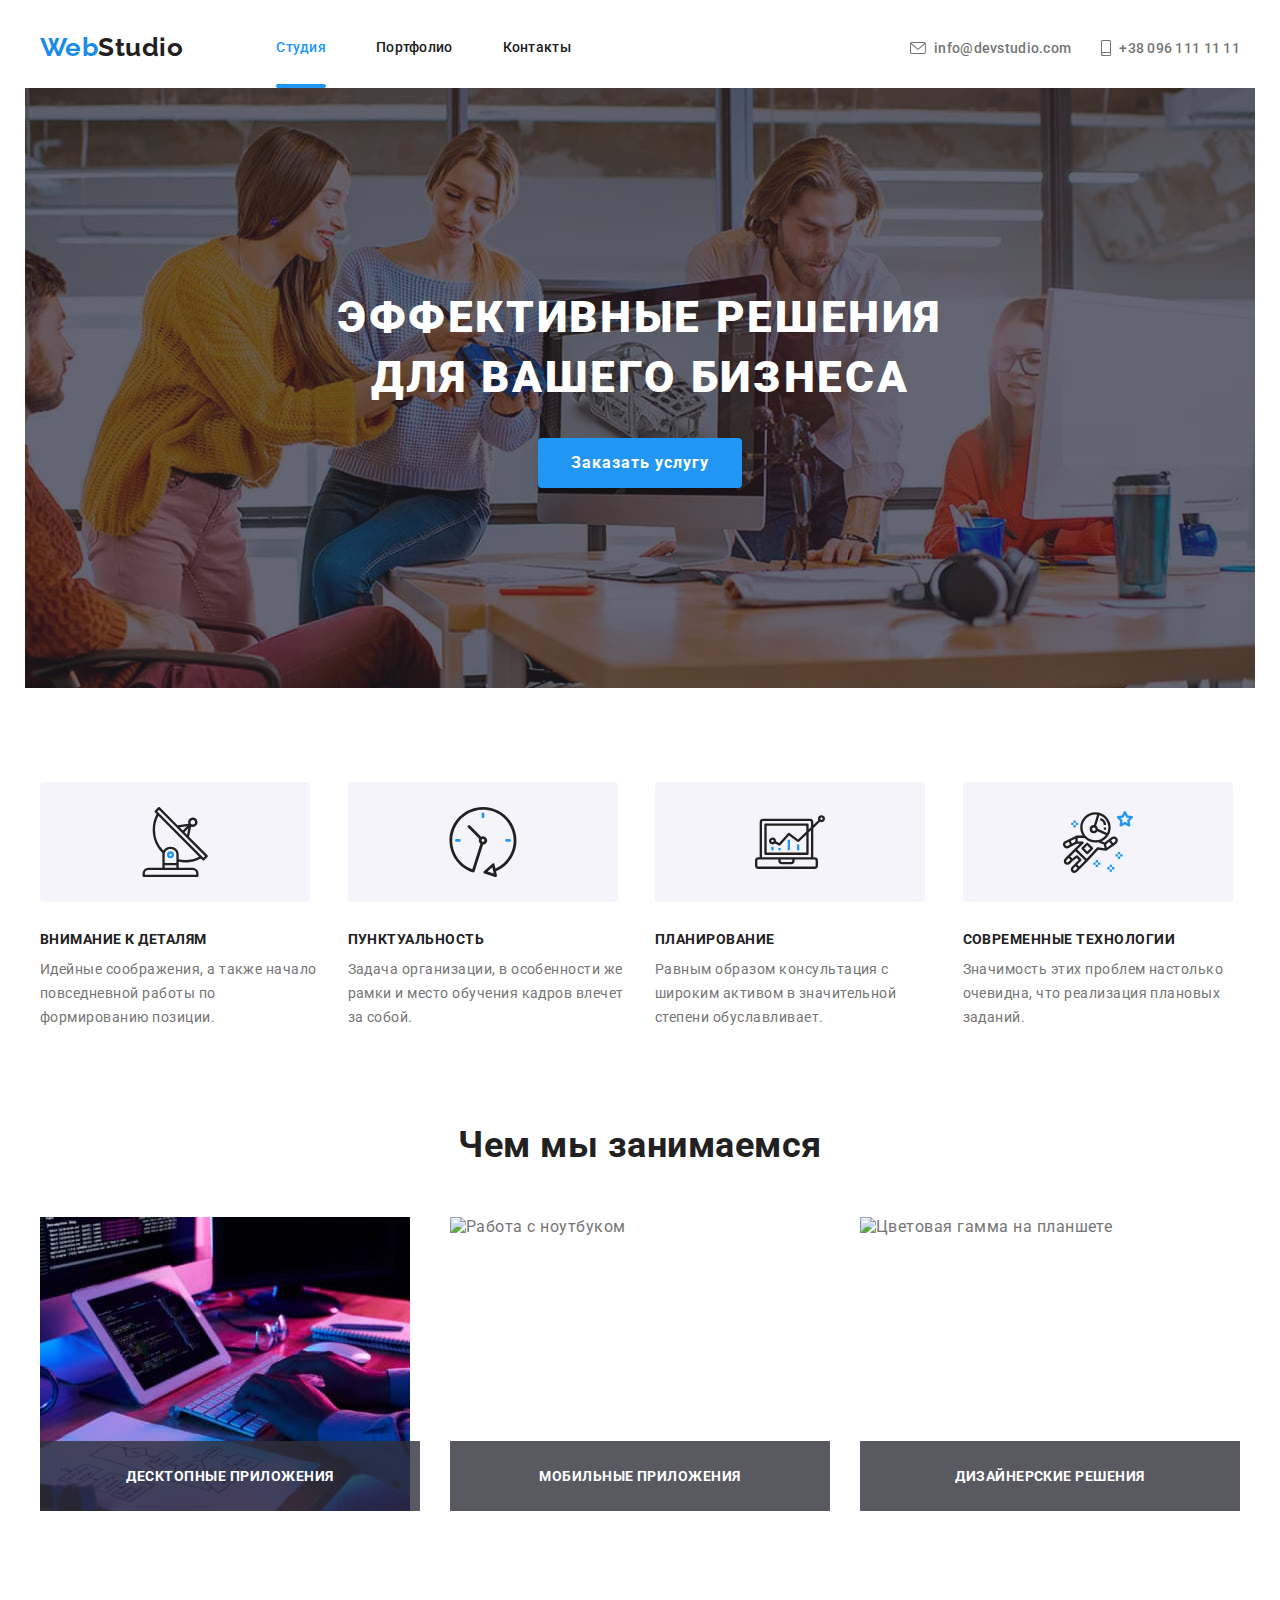
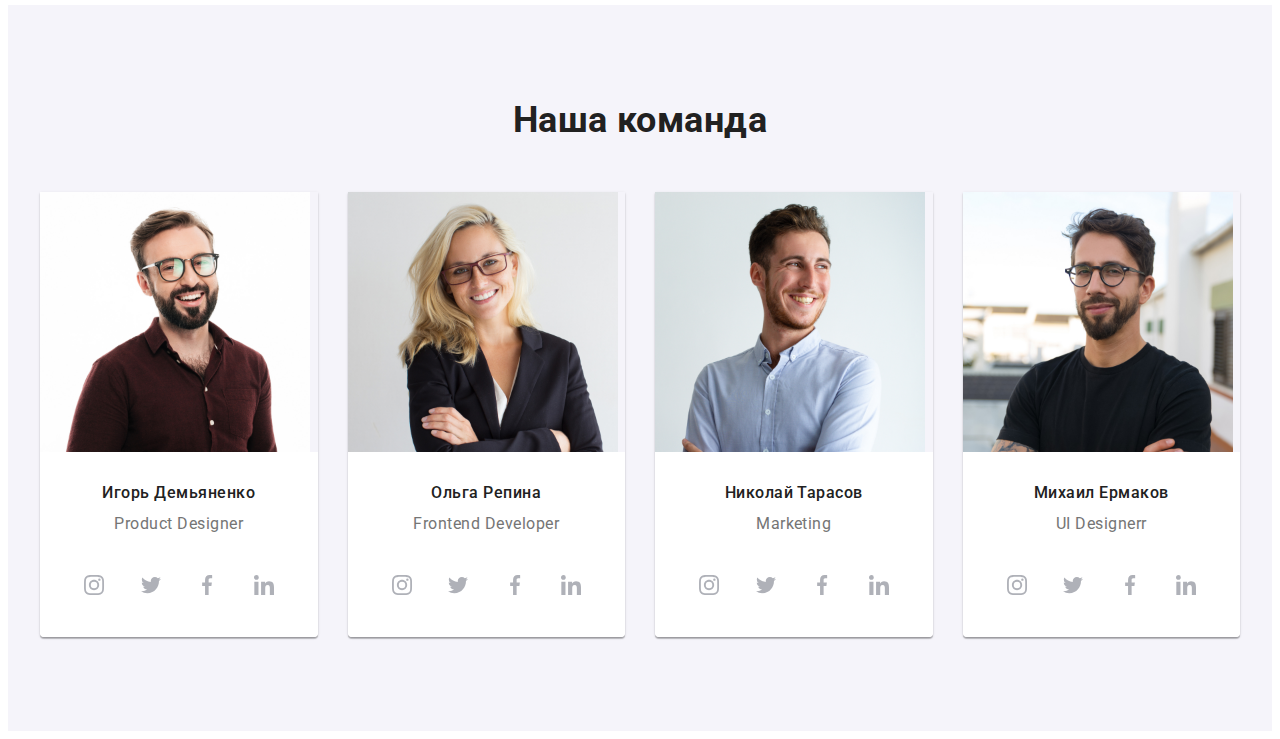
==== commit de8bc778: "img" ====
--- a/index.html
+++ b/index.html
@@ -168,12 +168,15 @@
             </div>
         </section>
         <!--Чем мы занимаемся-->
-        <!-- <section class="classes-section">
+        <section class="classes-section">
             <div class="container">
                 <h2 class="section-title title">Чем мы занимаемся</h2>
                 <ul class="classes-list list">
                     <li class="classes-item">
-                        <img src="./image/box1.svg" alt="Работа на планшете" width="370">
+                        <picture>
+                            <source srcset="">
+                            <img src="./image/box1.jpg" alt="Работа на планшете" width="370">
+                        </picture>
                         <div class="classes-text">
                             <p class="description">Десктопные приложения</p>
                         </div>
@@ -192,9 +195,9 @@
                     </li>
                 </ul>
             </div>
-        </section> -->
+        </section>
         <!--Наша команда-->
-        <!-- <section class="ourteam-section section">
+        <section class="ourteam-section section">
             <div class="container">
                 <h2 class="section-title title">Наша команда</h2>
                 <ul class="team-list list">
@@ -348,7 +351,7 @@
                     </li>
                 </ul>
             </div>
-        </section> -->
+        </section>
         <!-- Клиенты -->
         <!-- <section class="clients section">
             <div class="container">
--- a/css/main.css
+++ b/css/main.css
@@ -70,7 +70,7 @@
   text-decoration: none;
 }
 
-@media screen and (min-width: 480px) {
+@media screen and (max-width: 767px) {
   .section {
     padding-top: 60px;
     padding-bottom: 60px;
@@ -724,6 +724,12 @@
   padding-bottom: 94px;
 }
 
+@media screen and (max-width: 1199px) {
+  .classes-section {
+    display: none;
+  }
+}
+
 .classes-section .title {
   margin-bottom: 50px;
 }
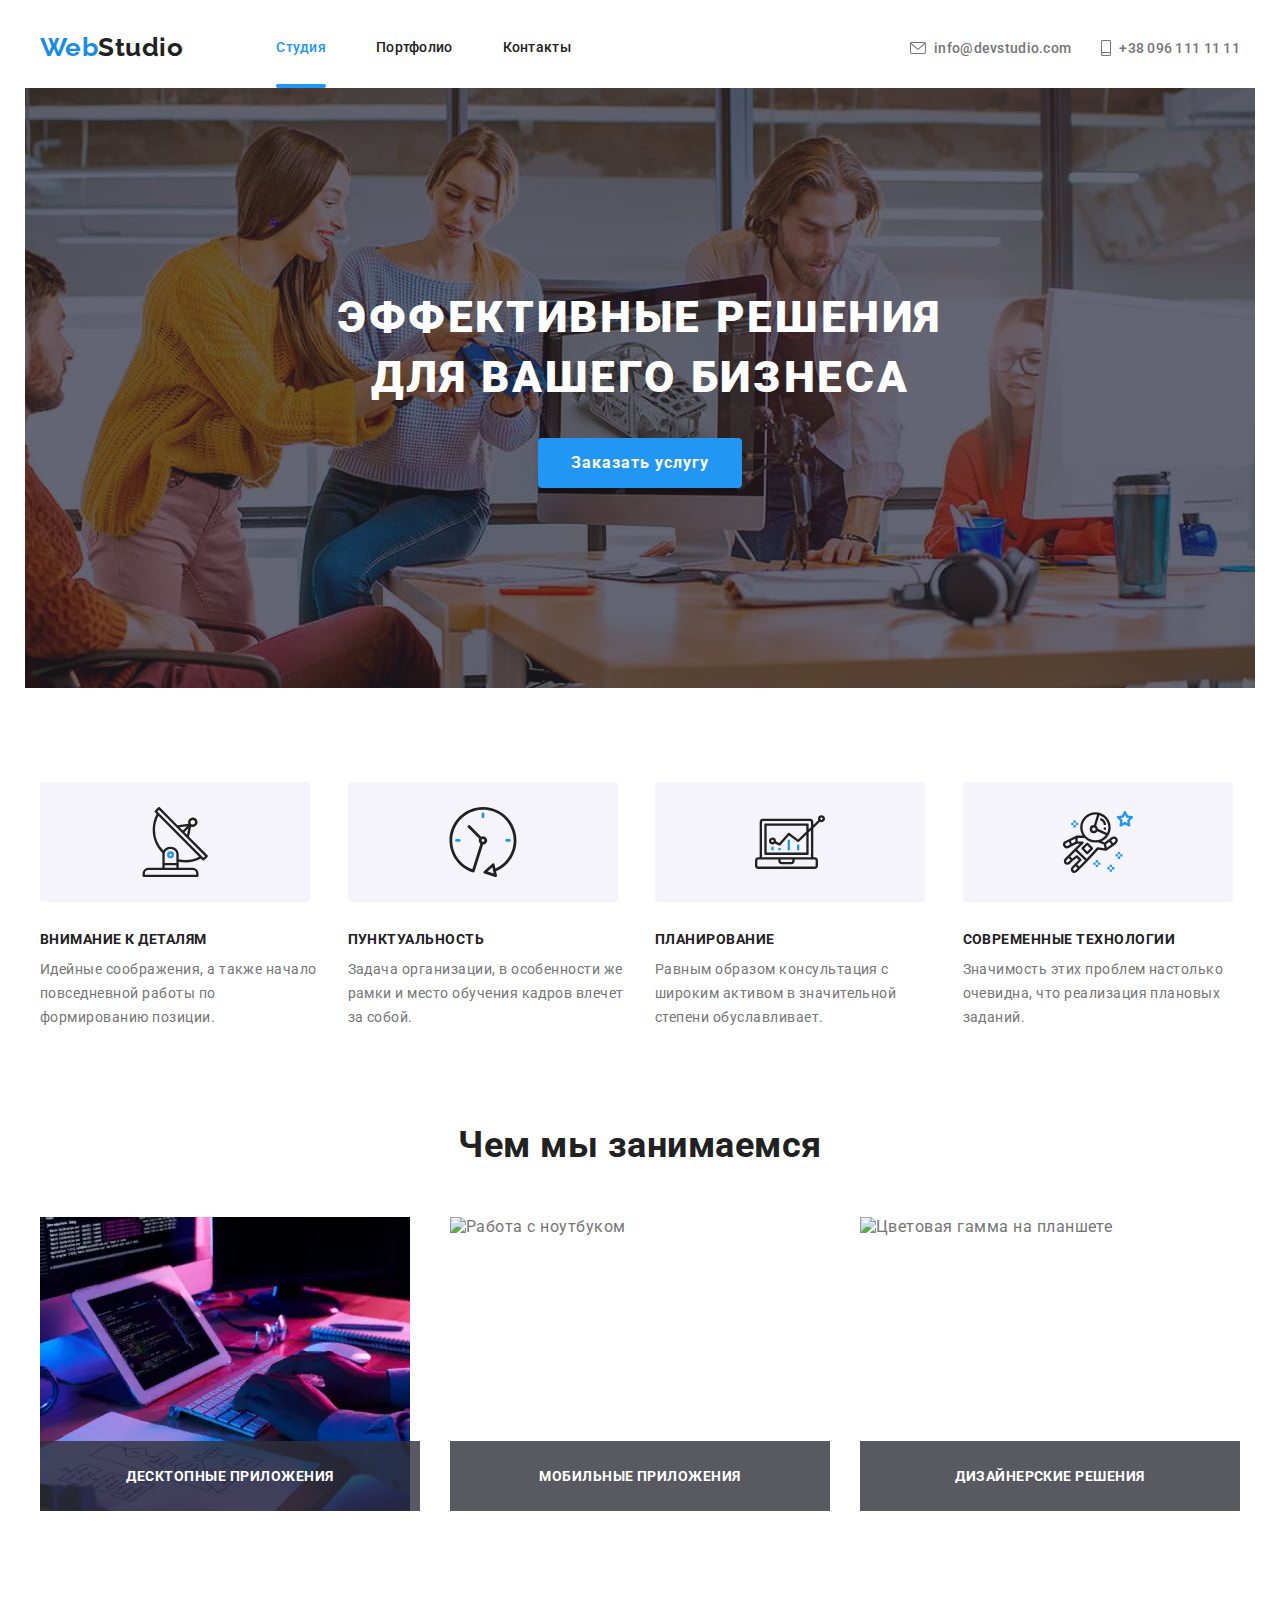
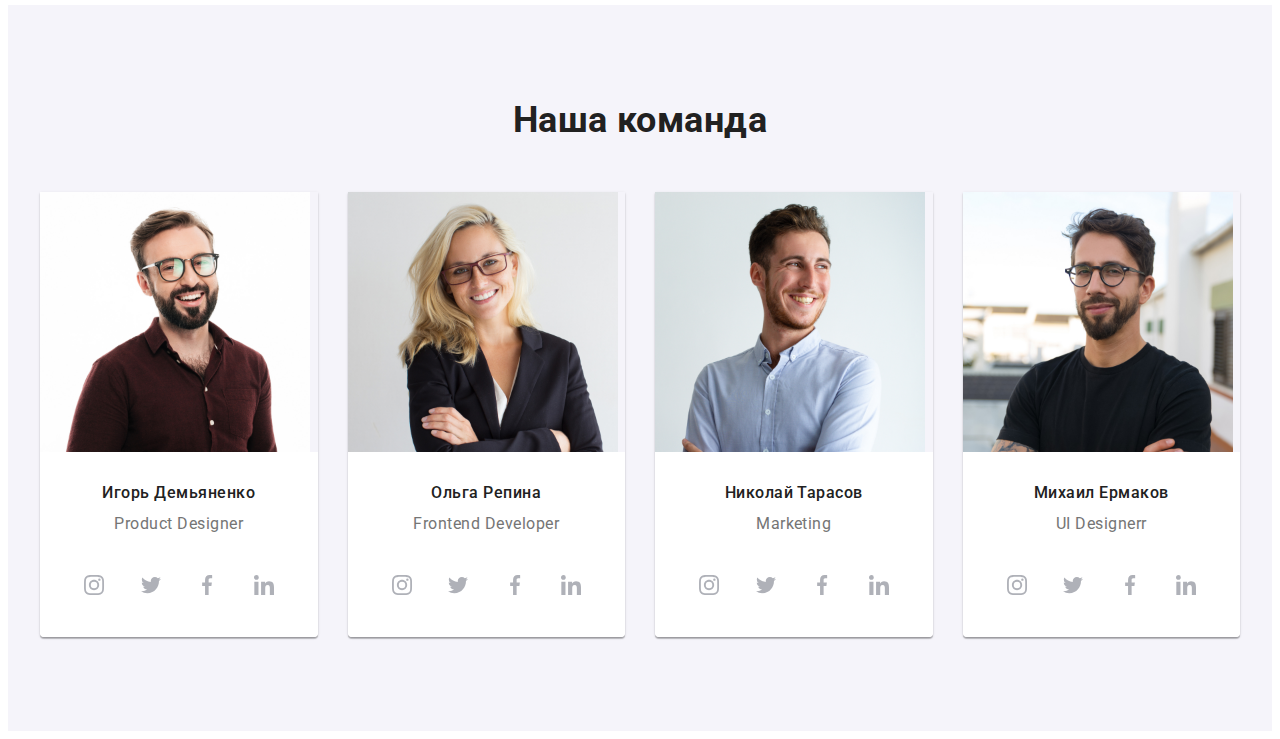
==== commit e4d6ee1c: "img" ====
--- a/index.html
+++ b/index.html
@@ -174,7 +174,9 @@
                 <ul class="classes-list list">
                     <li class="classes-item">
                         <picture>
-                            <source srcset="">
+                            <source srcset="./image/our-work/box1w.webp 1x, ./image/our-work/box1w@2x.webp"
+                                type="image/webp">
+                            <source srcset="./">
                             <img src="./image/box1.jpg" alt="Работа на планшете" width="370">
                         </picture>
                         <div class="classes-text">
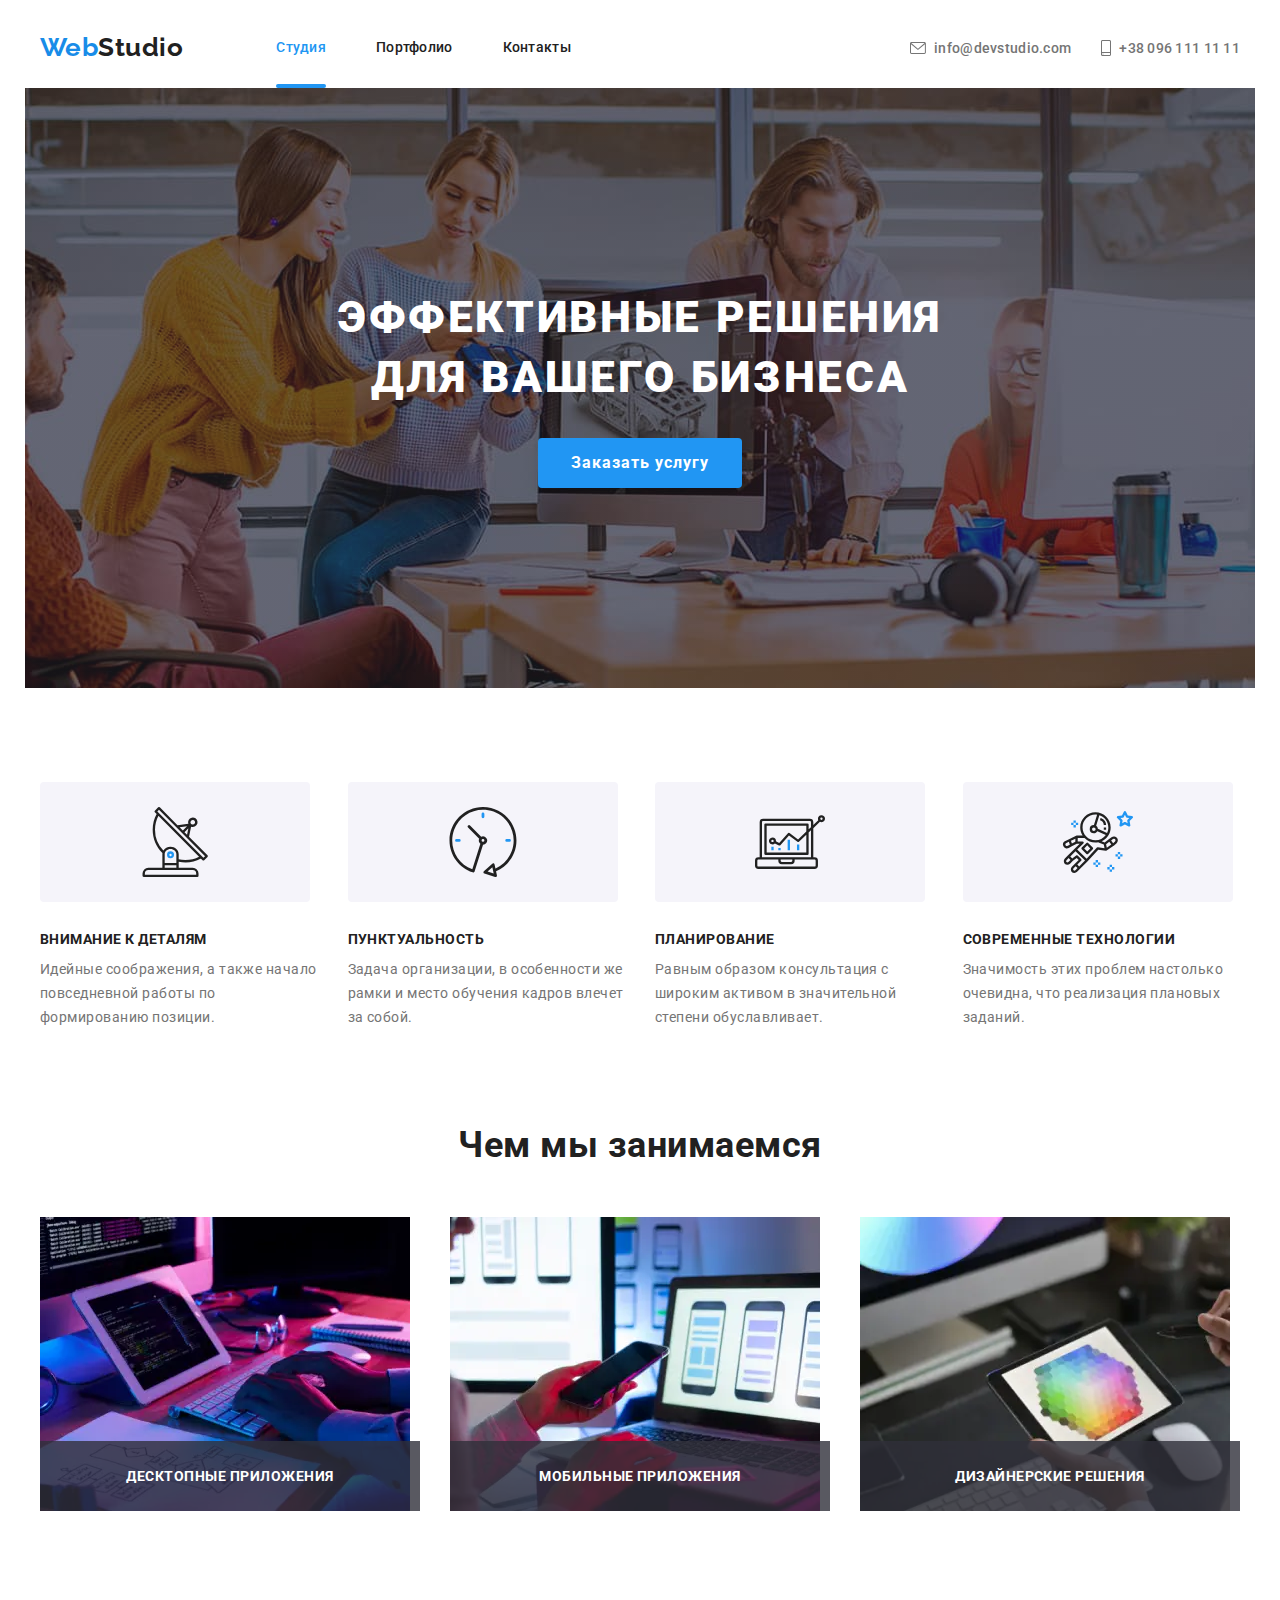
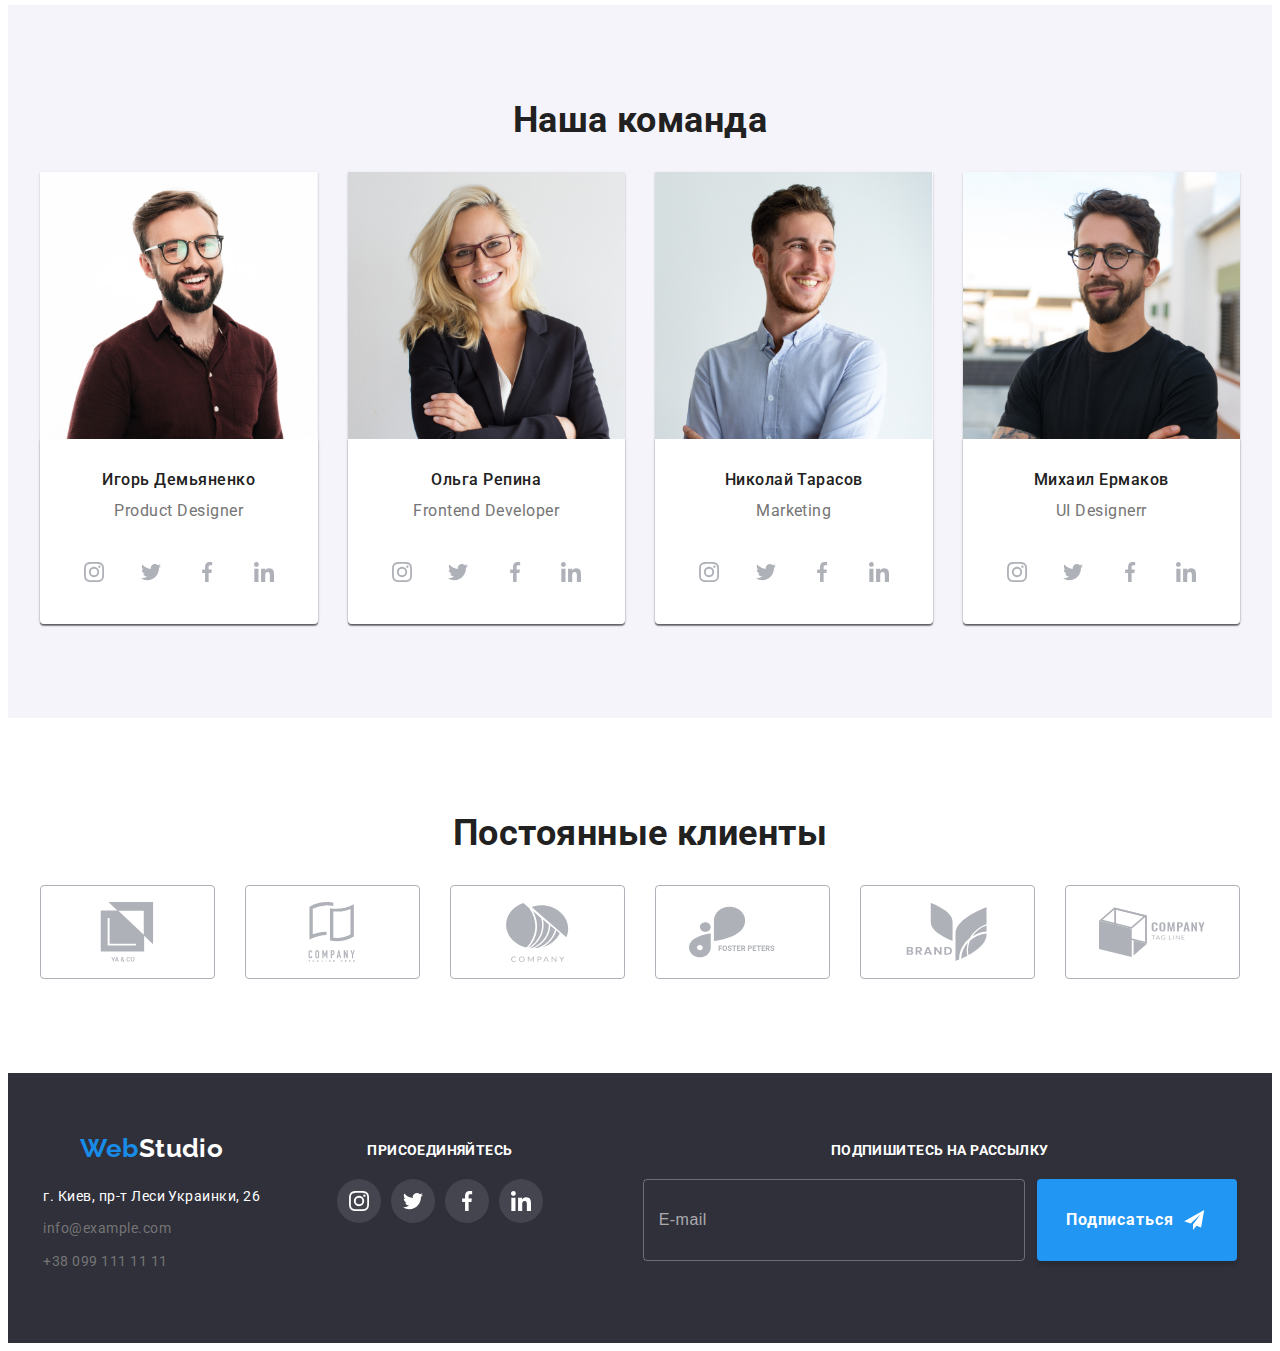
==== commit 4481b655: "portfolio" ====
--- a/index.html
+++ b/index.html
@@ -174,23 +174,33 @@
                 <ul class="classes-list list">
                     <li class="classes-item">
                         <picture>
-                            <source srcset="./image/our-work/box1w.webp 1x, ./image/our-work/box1w@2x.webp"
+                            <source srcset="./image/our-work/box1w.webp 1x, ./image/our-work/box1w@2x.webp 2x"
                                 type="image/webp">
-                            <source srcset="./">
-                            <img src="./image/box1.jpg" alt="Работа на планшете" width="370">
+                            <img srcset="./image/our-work/box1.jpg 1x, ./image/our-work/box1@2x.jpg 2x"
+                                src="./image/box1.jpg" alt="Работа на планшете" width="370">
                         </picture>
                         <div class="classes-text">
                             <p class="description">Десктопные приложения</p>
                         </div>
                     </li>
                     <li class="classes-item">
-                        <img src="./image/box2.svg" alt="Работа с ноутбуком" width="370">
+                        <picture>
+                            <source srcset="./image/our-work/box2w.webp 1x, ./image/our-work/box2w@2x.webp 2x"
+                                type="image/webp">
+                            <img srcset="./image/our-work/box2.jpg 1x, ./image/our-work/box2@2x.jpg 2x"
+                                src="./image/our-work/box2.jpg" alt="Работа с ноутбуком" width="370">
+                        </picture>
                         <div class="classes-text">
                             <p class="description">Мобильные приложения</p>
                         </div>
                     </li>
                     <li class="classes-item">
-                        <img src="./image/box3.svg" alt="Цветовая гамма на планшете" width="370">
+                        <picture>
+                            <source srcset="./image/our-work/box3w.webp 1x, ./image/our-work/box3w@2x.webp 2x"
+                                type="image/webp">
+                            <img srcset="./image/our-work/box3.jpg 1x, ./image/our-work/box3@2x.jpg 2x"
+                                src="./image/our-work/box3.jpg" alt="Цветовая гамма на планшете" width="370">
+                        </picture>
                         <div class="classes-text">
                             <p class="description">Дизайнерские решения</p>
                         </div>
@@ -204,7 +214,7 @@
                 <h2 class="section-title title">Наша команда</h2>
                 <ul class="team-list list">
                     <li class="team-item">
-                        <img src="./image/img.jpg" alt="Игорь Демьяненко" width="270">
+                        <img class="team-img" src="./image/img.jpg" alt="Игорь Демьяненко">
                         <div class="window-item">
                             <h3 class="title">Игорь Демьяненко</h3>
                             <p class="text">Product Designer</p>
@@ -241,7 +251,7 @@
                         </div>
                     </li>
                     <li class="team-item">
-                        <img src="./image/img(1).jpg" alt="Ольга Репина" width="270">
+                        <img class="team-img" src="./image/img(1).jpg" alt="Ольга Репина">
                         <div class="window-item">
                             <h3 class="title">Ольга Репина</h3>
                             <p class="text">Frontend Developer</p>
@@ -278,7 +288,7 @@
                         </div>
                     </li>
                     <li class="team-item">
-                        <img src="./image/img(2).jpg" alt="Николай Тарасов" width="270">
+                        <img class="team-img" src="./image/img(2).jpg" alt="Николай Тарасов">
                         <div class="window-item">
                             <h3 class="title">Николай Тарасов</h3>
                             <p class="text">Marketing</p>
@@ -315,7 +325,7 @@
                         </div>
                     </li>
                     <li class="team-item">
-                        <img src="./image/img(3).jpg" alt="Михаил Ермаков" width="270">
+                        <img class="team-img" src="./image/img(3).jpg" alt="Михаил Ермаков">
                         <div class="window-item">
                             <h3 class="title">Михаил Ермаков</h3>
                             <p class="text">UI Designerr</p>
@@ -355,9 +365,9 @@
             </div>
         </section>
         <!-- Клиенты -->
-        <!-- <section class="clients section">
+        <section class="clients section">
             <div class="container">
-                <h2 class="section-title">Постоянные клиенты</h2>
+                <h2 class="section-title clients-title">Постоянные клиенты</h2>
                 <ul class="clients-list list">
                     <li class="clients-list-item">
                         <a href="" class="clients-link link">
@@ -403,11 +413,11 @@
                     </li>
                 </ul>
             </div>
-        </section> -->
+        </section>
     </main>
 
     <!--Подвал сайта-->
-    <!-- <footer class="footer">
+    <footer class="footer">
         <div class="footer-container container">
             <div class="contact-item">
                 <a href="./index.html" lang="en" class="logo-footer">
@@ -456,13 +466,13 @@
                     </li>
                 </ul>
             </div>
+
             <div class="subscribe-block">
                 <h2 class="subscribe-title">Подпишитесь на рассылку</h2>
                 <form class="subscribe-form">
                     <input type="email" class="subscribe-form-input" name="use_email" required id="use_email"
                         placeholder="E-mail">
-                    <button type="submit" class="mainbt subscribe-bt">
-                        <span>Подписаться</span>
+                    <button type="submit" class="mainbt subscribe-bt">Подписаться
                         <svg class="subscribe-icon" widht="20" height="20">
                             <use href="./image/symbol-defs.svg#icon-telegram"></use>
                         </svg>
@@ -470,7 +480,7 @@
                 </form>
             </div>
         </div>
-    </footer> -->
+    </footer>
     <!-- Модальное окно -->
     <div class="backdrop is-hidden" data-modal>
         <div class="modal">
--- a/css/main.css
+++ b/css/main.css
@@ -94,13 +94,13 @@
 .container {
   padding-left: 15px;
   padding-right: 15px;
+  margin-left: auto;
+  margin-right: auto;
 }
 
 @media screen and (min-width: 480px) {
   .container {
-    width: 448px;
-    margin-left: auto;
-    margin-right: auto;
+    width: 480px;
   }
 }
 
@@ -185,6 +185,13 @@
   background-color: white;
 }
 
+@media screen and (max-width: 1199px) {
+  .modal {
+    width: 450px;
+    height: 609px;
+  }
+}
+
 .modal-close-btn {
   position: absolute;
   top: 8px;
@@ -305,6 +312,14 @@
   line-height: 1.7;
   margin-left: 7px;
   letter-spacing: 0.03em;
+}
+
+@media screen and (max-width: 1199px) {
+  .form-check label {
+    font-size: 12px;
+    line-height: 1.16;
+    margin-left: 0px;
+  }
 }
 
 .form-btn {
@@ -553,7 +568,7 @@
   .auth-nav {
     display: block;
   }
-  .auth-nav-item {
+  .auth-nav-item:not(:last-child) {
     align-items: center;
     margin-bottom: 10px;
   }
@@ -594,7 +609,7 @@
   height: 400px;
   margin-left: auto;
   margin-right: auto;
-  background-image: linear-gradient(to right, rgba(47, 48, 58, 0.4), rgba(47, 48, 58, 0.4)), url(/image/icon/header-mobile.img.jpg);
+  background-image: linear-gradient(to right, rgba(47, 48, 58, 0.4), rgba(47, 48, 58, 0.4)), url(../image/icon/header-mobile.img.jpg);
   background-repeat: no-repeat;
   background-position: center;
   background-size: cover;
@@ -602,7 +617,7 @@
 
 @media (min-device-pixel-ratio: 2), (min-resolution: 192dpi), (min-resolution: 2dppx) {
   .hero {
-    background-image: linear-gradient(to right, rgba(47, 48, 58, 0.4), rgba(47, 48, 58, 0.4)), url(/image/icon/header-mobile.img@2x.jpg);
+    background-image: linear-gradient(to right, rgba(47, 48, 58, 0.4), rgba(47, 48, 58, 0.4)), url(../image/icon/header-mobile.img@2x.jpg);
   }
 }
 
@@ -625,13 +640,13 @@
 @media screen and (min-width: 481px) {
   .hero {
     max-width: 768px;
-    background-image: linear-gradient(to right, rgba(47, 48, 58, 0.4), rgba(47, 48, 58, 0.4)), url(/image/icon/header-tablet.img.jpg);
+    background-image: linear-gradient(to right, rgba(47, 48, 58, 0.4), rgba(47, 48, 58, 0.4)), url(../image/icon/header-tablet.img.jpg);
   }
 }
 
 @media screen and (min-width: 481px) and (min-device-pixel-ratio: 2), screen and (min-width: 481px) and (min-resolution: 192dpi), screen and (min-width: 481px) and (min-resolution: 2dppx) {
   .hero {
-    background-image: linear-gradient(to right, rgba(47, 48, 58, 0.4), rgba(47, 48, 58, 0.4)), url(/image/icon/header-tablet.img@2x.jpg);
+    background-image: linear-gradient(to right, rgba(47, 48, 58, 0.4), rgba(47, 48, 58, 0.4)), url(../image/icon/header-tablet.img@2x.jpg);
   }
 }
 
@@ -639,13 +654,13 @@
   .hero {
     max-width: 1600px;
     height: 600px;
-    background-image: linear-gradient(to right, rgba(47, 48, 58, 0.4), rgba(47, 48, 58, 0.4)), url(/image/icon/header-desktop.img.jpg);
+    background-image: linear-gradient(to right, rgba(47, 48, 58, 0.4), rgba(47, 48, 58, 0.4)), url(../image/icon/header-desktop.img.jpg);
   }
 }
 
 @media screen and (min-width: 769px) and (min-device-pixel-ratio: 2), screen and (min-width: 769px) and (min-resolution: 192dpi), screen and (min-width: 769px) and (min-resolution: 2dppx) {
   .hero {
-    background-image: linear-gradient(to right, rgba(47, 48, 58, 0.4), rgba(47, 48, 58, 0.4)), url(/image/icon/header-desktop.img@2x.jpg);
+    background-image: linear-gradient(to right, rgba(47, 48, 58, 0.4), rgba(47, 48, 58, 0.4)), url(../image/icon/header-desktop.img@2x.jpg);
   }
 }
 
@@ -689,9 +704,6 @@
 }
 
 @media screen and (max-width: 768px) {
-  .privilege-sectinon {
-    padding: 0px;
-  }
   .feature-list .title {
     text-align: center;
   }
@@ -768,42 +780,31 @@
 }
 
 .ourteam-section {
-  /* padding-top: 94px;
-  padding-bottom: 94px; */
   background-color: var(--secondary-bg-color);
 }
 
-.section-title {
-  margin-bottom: 50px;
-}
-
 .team-list {
   display: flex;
   flex-wrap: wrap;
-  margin-left: -30px;
-  margin-top: -30px;
+}
+
+.team-img {
+  max-width: 100%;
 }
 
 .team-item {
-  margin-left: 30px;
   margin-top: 30px;
-  flex-basis: calc((100% - 120px) / 4);
-  border-radius: 0px 0px 4px 4px;
+}
+
+.window-item {
+  padding: 24px 122px;
   box-shadow: 0px 1px 3px rgba(0, 0, 0, 0.12), 0px 1px 1px rgba(0, 0, 0, 0.14), 0px 2px 1px rgba(0, 0, 0, 0.2);
-  /* box-sizing: border-box;
-  border-radius: 0px 4px ; */
-}
-
-.window-item {
-  padding: 30px 32px;
-  /* text-align: center; */
-  /* border: 1px solid transparent; */
   border-radius: 0px 0px 4px 4px;
   background-color: var(--main-title-color);
 }
 
 .team-item .title {
-  padding-bottom: 10px;
+  margin-bottom: 10px;
   color: var(--title-text-color);
   font-weight: 500;
   text-align: center;
@@ -812,7 +813,7 @@
 }
 
 .team-item .text {
-  padding-bottom: 30px;
+  margin-bottom: 16px;
   font-weight: 400;
   font-size: 16px;
   line-height: 1.2;
@@ -828,6 +829,38 @@
   fill: var(--main-title-color);
 }
 
+@media screen and (min-width: 768px) {
+  .section-title {
+    margin-bottom: 30px;
+  }
+  .window-item {
+    padding: 24px 74px;
+  }
+  .team-list {
+    margin-left: -30px;
+    margin-top: -30px;
+  }
+  .team-item {
+    margin-left: 30px;
+    margin-top: 30px;
+    flex-basis: calc((100% - 60px) / 2);
+    border-radius: 0px 0px 4px 4px;
+    box-shadow: 0px 1px 3px rgba(0, 0, 0, 0.12), 0px 1px 1px rgba(0, 0, 0, 0.14), 0px 2px 1px rgba(0, 0, 0, 0.2);
+  }
+}
+
+@media screen and (min-width: 1200px) {
+  .team-item {
+    flex-basis: calc((100% - 120px) / 4);
+  }
+  .team-item .text {
+    margin-bottom: 30px;
+  }
+  .window-item {
+    padding: 30px 32px;
+  }
+}
+
 .clients-list {
   display: flex;
   flex-wrap: wrap;
@@ -835,10 +868,26 @@
   margin-top: -30px;
 }
 
+.clients-title {
+  margin-bottom: 30px;
+}
+
 .clients-list-item {
   margin-right: 30px;
   margin-top: 30px;
-  flex-basis: calc((100% - 180px) / 6);
+  flex-basis: calc((100% - 60px) / 2);
+}
+
+@media screen and (min-width: 768px) {
+  .clients-list-item {
+    flex-basis: calc((100% - 90px) / 3);
+  }
+}
+
+@media screen and (min-width: 1200px) {
+  .clients-list-item {
+    flex-basis: calc((100% - 180px) / 6);
+  }
 }
 
 .clients-link {
@@ -863,12 +912,42 @@
 }
 
 .footer {
-  background-color: var(--header-footer-color);
-}
-
-.footer-container {
   padding-top: 60px;
   padding-bottom: 60px;
+  background-color: var(--header-footer-color);
+}
+
+.footer-container {
+  display: flex;
+}
+
+@media screen and (min-width: 768px) {
+  .footer-container {
+    flex-wrap: wrap;
+    justify-content: space-around;
+    text-align: center;
+  }
+}
+
+@media screen and (max-width: 1199px) {
+  .contact-item {
+    text-align: center;
+    margin-bottom: 60px;
+  }
+  .social-block {
+    text-align: center;
+    margin-bottom: 60px;
+  }
+  .contacts .contact {
+    justify-content: center;
+  }
+}
+
+@media screen and (max-width: 767px) {
+  .footer-container {
+    flex-direction: column;
+    align-items: center;
+  }
 }
 
 .contacts {
@@ -893,13 +972,14 @@
   text-decoration: none;
 }
 
-.footer-container {
-  display: flex;
-}
-
 .social-block {
   width: 206px;
-  margin-left: 70px;
+}
+
+@media screen and (min-width: 1200px) {
+  .social-block {
+    margin-left: 70px;
+  }
 }
 
 .social-title {
@@ -941,8 +1021,17 @@
   text-decoration: none;
 }
 
-.subscribe-block {
-  margin-left: 93px;
+@media screen and (max-width: 1199px) {
+  .logo-footer {
+    font-size: 24px;
+    line-height: 1.16;
+  }
+}
+
+@media screen and (min-width: 1200px) {
+  .subscribe-block {
+    margin-left: 93px;
+  }
 }
 
 .subscribe-block input::placeholder {
@@ -964,6 +1053,12 @@
   color: #ffffff;
 }
 
+@media screen and (max-width: 1199px) {
+  .subscribe-title {
+    text-align: center;
+  }
+}
+
 .subscribe-form-input {
   padding: 15px;
   width: 350px;
@@ -974,6 +1069,13 @@
   color: var(--main-title-color);
 }
 
+@media screen and (max-width: 1199px) {
+  .subscribe-form-input {
+    width: 100%;
+    margin-bottom: 20px;
+  }
+}
+
 .subscribe-form-input:focus {
   outline: none;
 }
@@ -982,12 +1084,25 @@
   display: flex;
 }
 
+@media screen and (max-width: 1199px) {
+  .subscribe-form {
+    display: flex;
+    flex-wrap: wrap;
+    justify-content: center;
+  }
+}
+
 .subscribe-form .mainbt {
   padding: 10px 28px;
-  margin-left: 12px;
-  display: flex;
+  display: inline-flex;
   align-items: center;
   width: 200px;
+}
+
+@media screen and (min-width: 1200px) {
+  .subscribe-form .mainbt {
+    margin-left: 12px;
+  }
 }
 
 .subscribe-icon {
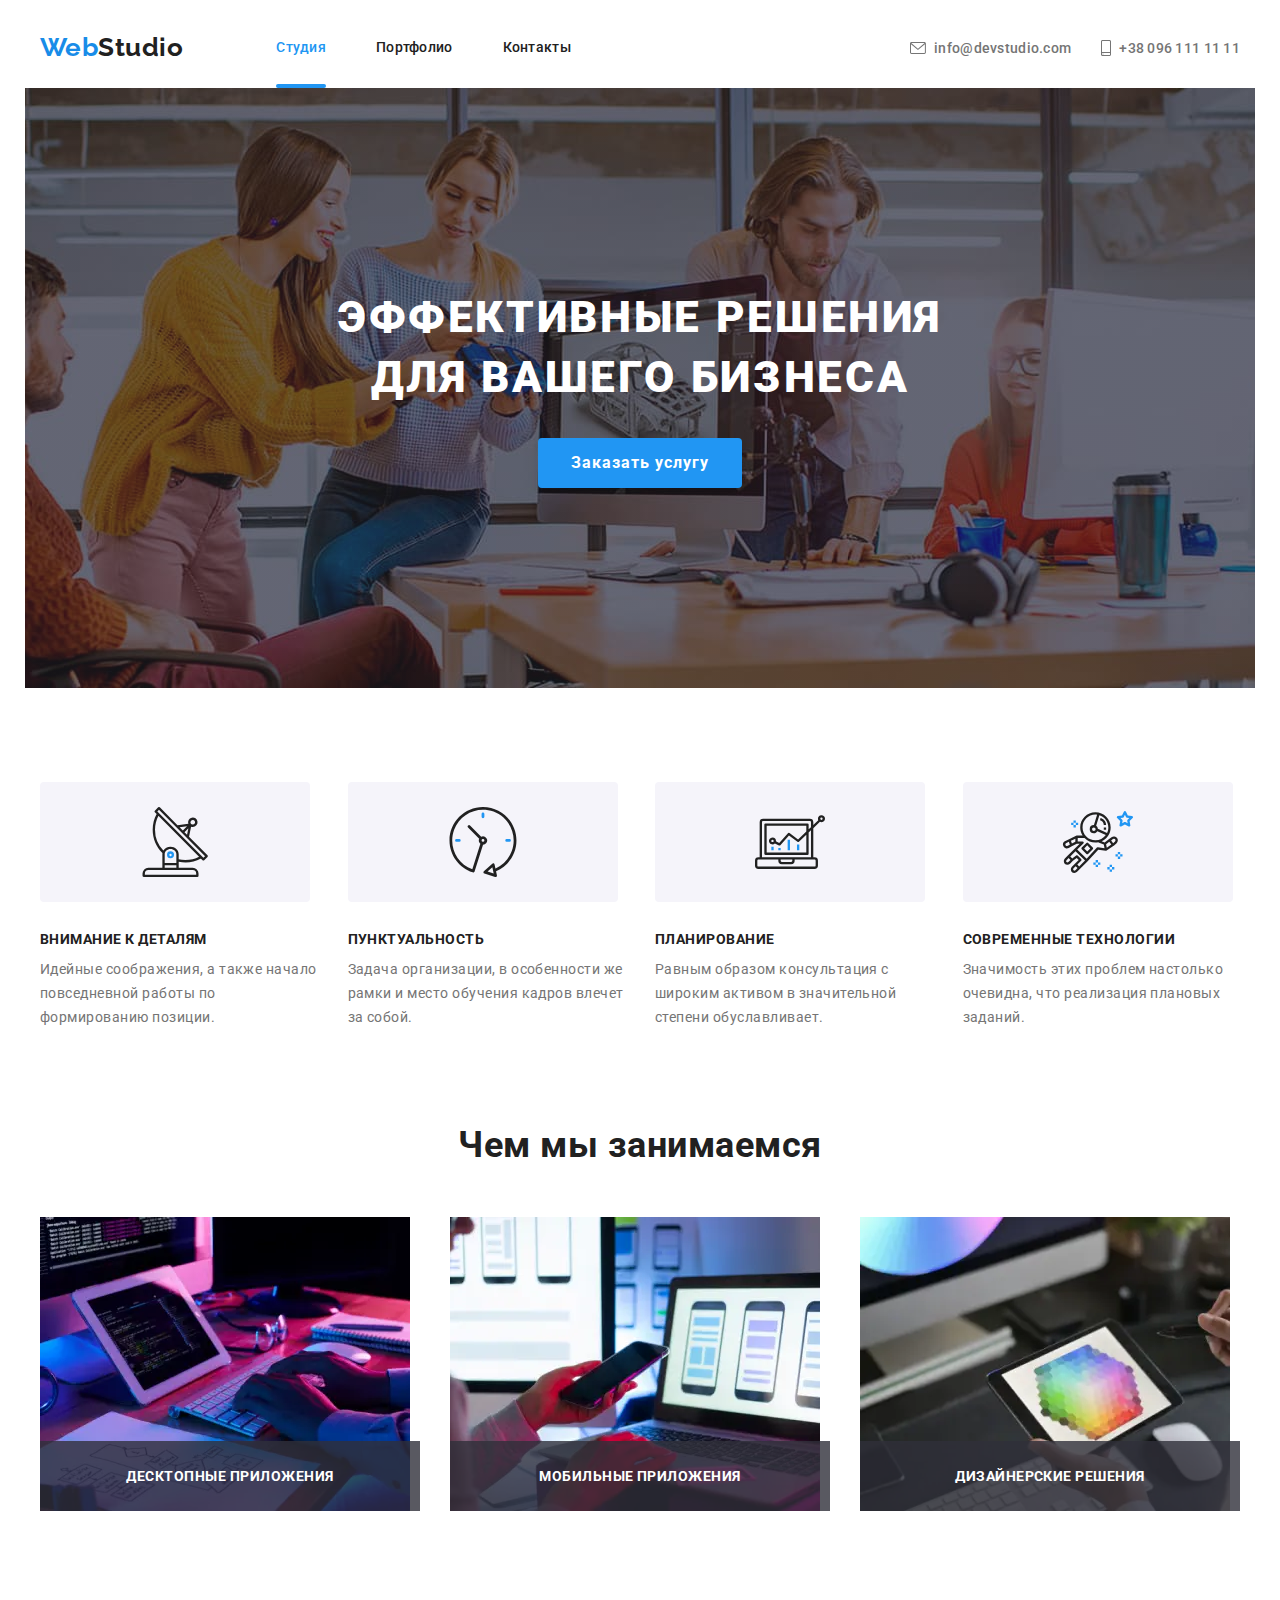
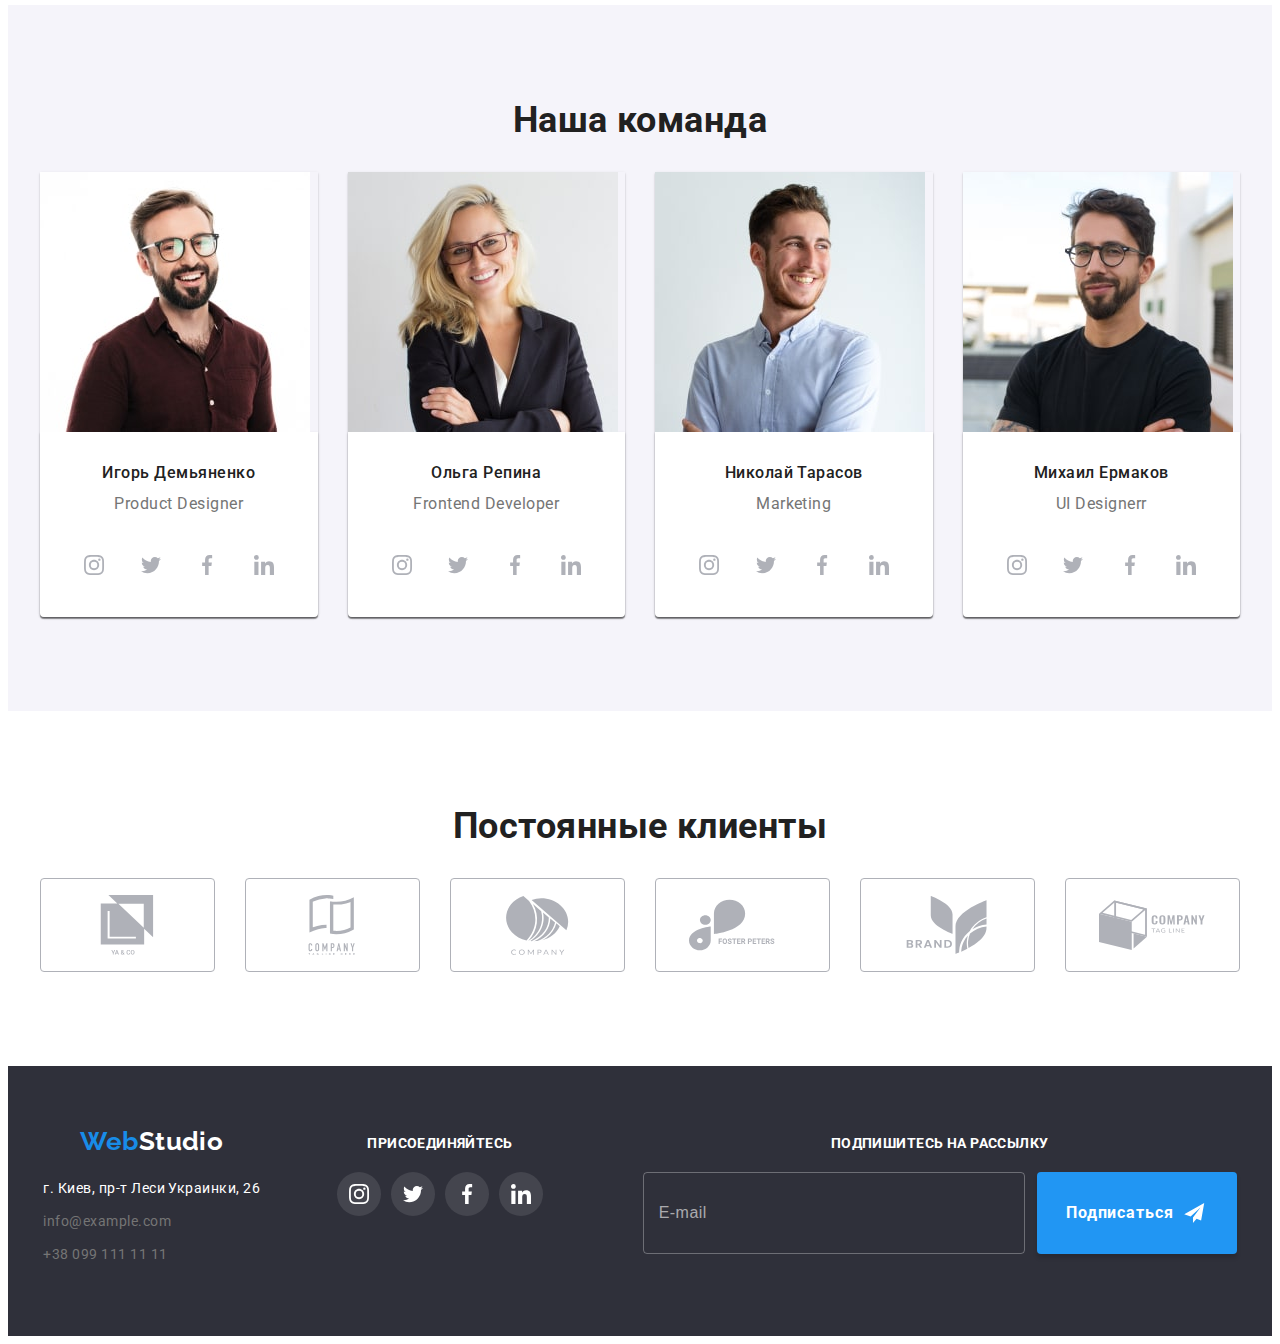
==== commit 2f3c422f: "mobile" ====
--- a/index.html
+++ b/index.html
@@ -214,7 +214,17 @@
                 <h2 class="section-title title">Наша команда</h2>
                 <ul class="team-list list">
                     <li class="team-item">
-                        <img class="team-img" src="./image/img.jpg" alt="Игорь Демьяненко">
+                        <picture>
+                            <source media="(min-width: 1200px)"
+                                srcset="./image/our-team/team1-desctop-min.jpg 1x, ./image/our-team/team1-desctop-min@2x.jpg 2x" />
+
+                            <source media="(min-width: 768px)"
+                                srcset="./image/our-team/team1-tablet-min.jpg 1x, ./image/our-team/team1-tablet-min@2x.jpg 2x" />
+
+                            <source media="(min-width: 320px)"
+                                srcset="./image/our-team/team1-mobile-min.jpg 1x, ./image/our-team/team1-mobile-min@2x.jpg 2x" />
+                            <img class="team-img" src="./image/our-team/team1-mobile-min.jpg" alt="Игорь Демьяненко">
+                        </picture>
                         <div class="window-item">
                             <h3 class="title">Игорь Демьяненко</h3>
                             <p class="text">Product Designer</p>
@@ -251,7 +261,17 @@
                         </div>
                     </li>
                     <li class="team-item">
-                        <img class="team-img" src="./image/img(1).jpg" alt="Ольга Репина">
+                        <picture>
+                            <source media="(min-width: 1200px)"
+                                srcset="./image/our-team/team2-desctop-min.jpg 1x, ./image/our-team/team2-desctop-min@2x.jpg 2x" />
+
+                            <source media="(min-width: 768px)"
+                                srcset="./image/our-team/team2-tablet-min.jpg 1x, ./image/our-team/team2-tablet-min@2x.jpg 2x" />
+
+                            <source media="(min-width: 320px)"
+                                srcset="./image/our-team/team2-mobile-min.jpg 1x, ./image/our-team/team2-mobile-min@2x.jpg 2x" />
+                            <img class="team-img" src="./image/team2-mobile-min.jpg" alt="Ольга Репина">
+                        </picture>
                         <div class="window-item">
                             <h3 class="title">Ольга Репина</h3>
                             <p class="text">Frontend Developer</p>
@@ -288,7 +308,17 @@
                         </div>
                     </li>
                     <li class="team-item">
-                        <img class="team-img" src="./image/img(2).jpg" alt="Николай Тарасов">
+                        <picture>
+                            <source media="(min-width: 1200px)"
+                                srcset="./image/our-team/team3-desctop-min.jpg 1x, ./image/our-team/team3-desctop-min@2x.jpg 2x" />
+
+                            <source media="(min-width: 768px)"
+                                srcset="./image/our-team/team3-tablet-min.jpg 1x, ./image/our-team/team3-tablet-min@2x.jpg 2x" />
+
+                            <source media="(min-width: 320px)"
+                                srcset="./image/our-team/team3-mobile-min.jpg 1x, ./image/our-team/team3-mobile-min@2x.jpg 2x" />
+                            <img class="team-img" src="./image/team3-mobile-min.jpg" alt="Николай Тарасов">
+                        </picture>
                         <div class="window-item">
                             <h3 class="title">Николай Тарасов</h3>
                             <p class="text">Marketing</p>
@@ -325,7 +355,17 @@
                         </div>
                     </li>
                     <li class="team-item">
-                        <img class="team-img" src="./image/img(3).jpg" alt="Михаил Ермаков">
+                        <picture>
+                            <source media="(min-width: 1200px)"
+                                srcset="./image/our-team/team4-desctop-min.jpg 1x, ./image/our-team/team4-desctop-min@2x.jpg 2x" />
+
+                            <source media="(min-width: 768px)"
+                                srcset="./image/our-team/team4-tablet-min.jpg 1x, ./image/our-team/team4-tablet-min@2x.jpg 2x" />
+
+                            <source media="(min-width: 320px)"
+                                srcset="./image/our-team/team4-mobile-min.jpg 1x, ./image/our-team/team4-mobile-min@2x.jpg 2x" />
+                            <img class="team-img" src="./image/team4-mobile-min.jpg" alt="Михаил Ермаков">
+                        </picture>
                         <div class="window-item">
                             <h3 class="title">Михаил Ермаков</h3>
                             <p class="text">UI Designerr</p>
--- a/css/main.css
+++ b/css/main.css
@@ -788,8 +788,10 @@
   flex-wrap: wrap;
 }
 
-.team-img {
-  max-width: 100%;
+@media screen and (max-width: 767px) {
+  .team-list {
+    display: block;
+  }
 }
 
 .team-item {
